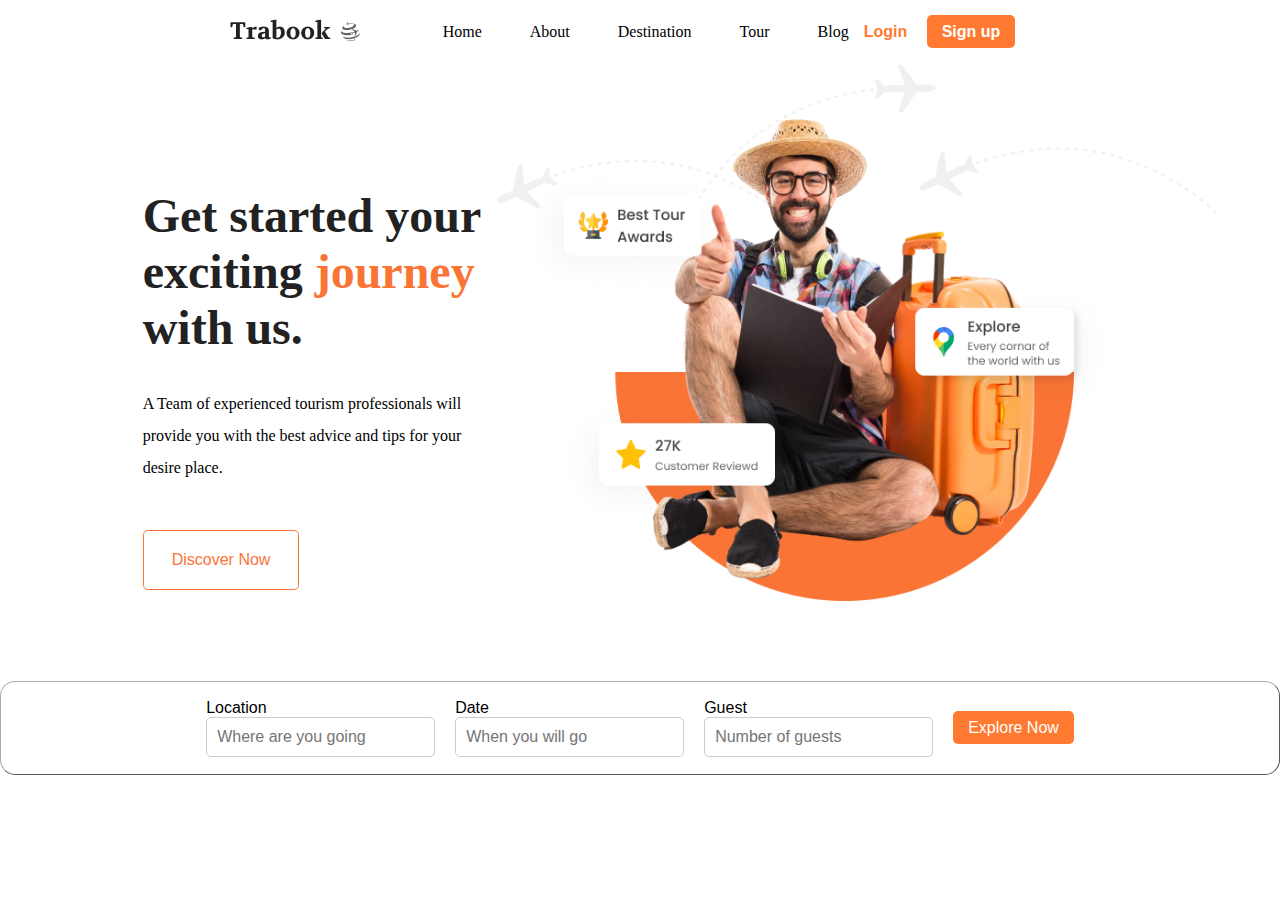
==== index.html @ 4b7e54dc "Add files via upload" ====
<!DOCTYPE html>
<html lang="en">

<head>
    <meta charset="UTF-8">
    <meta name="viewport" content="width=device-width, initial-scale=1.0">
    <title>Travel Agency landing Page</title>
    <link rel="stylesheet" href="style.css">
</head>

<body>
    <div>
        <div>
            <header>
                <div class="navbar--logo">
                    <h1><img src="image/Logo.png" alt="Logo"></h1>
                </div>
                <nav>
                    <ul>
                        <li><a>Home</a></li>
                        <li><a>About</a></li>
                        <li><a>Destination</a></li>
                        <li><a>Tour</a></li>
                        <li><a>Blog</a></li>
                    </ul>
                    <div class="auth-buttons">
                        <a href="login.html" target="_blank" class="login">Login</a>
                        <a href="signup.html" target="_blank" class="signup">Sign up</a>
                    </div>
                </nav>
            </header>
            <div class="content"></div>
        </div>
        <div class="hero">
            <div class="hero--text">
                <h1>Get started your <br> exciting <span>journey</span> <br>with us.</h1>
                <h2>A Team of experienced tourism professionals will <br> provide you with the best advice and tips for
                    your <br> desire place. </h2><button type="btn" class="btn">Discover Now</button>
            </div><img src="image/Image.png" class="hero--image" alt="Hero Image">

   

        </div>
        
              
    <section class="search-box">
        <div>
            <label>Location</label><br>
            <input type="text" placeholder="Where are you going">
        </div>
        <div>
            <label>Date</label><br>
            <input type="text" placeholder="When you will go">
        </div>
        <div>
            <label>Guest</label><br>
            <input type="number" placeholder="Number of guests">
        </div>
        <div>
            <a href="explorenow.html" target="_blank" class="signup">Explore Now</a>
        </div>
    </section>

    </div>
    <br><br><br>
</body>

</html>
---- style.css ----
*,
*::after,
*::before {
  box-sizing: border-box;
}

html,
body {
  overflow-x: hidden;
}

body {
  position: relative;
  font-family: "Poppins", sans-serif;
  font-weight: 500;
  margin: 0;
  background-color: #fff;
}

* {
  scrollbar-width: auto;
  scrollbar-color: #ababab #ffffff;
}

*::-webkit-scrollbar {
  width: 16px;
  background-color: #fff;
}

*::-webkit-scrollbar-track {
  background: transparent;
}

*::-webkit-scrollbar-thumb {
  background-color: #ababab;
  border-radius: 10px;
  border: 3px solid #ffffff;
}

.navbar--logo {
  font-family: "Volkhov", serif;
  color: #222;
  font-size: 0.9rem;
  font-style: normal;
  font-weight: 700;
  line-height: 1.5rem;
  letter-spacing: 0.009rem;
  padding-left: 0;
}

header {
  width: 100%;
  background: #fff;
  position: relative;
  z-index: 999;
  text-align: center;
  place-items: center;
}

nav {
  position: absolute;
  text-align: left;
  top: 100%;
  background: #fd8d3a;
  width: 100%;
  transform: scale(1, 0);
  transform-origin: top;
  transition: transform 400ms ease-in-out;
}

nav ul {
  list-style: none;
  margin: 0;
  padding: 0;
}

nav li {
  margin-left: 1em;
  margin-bottom: 1em;
}

li a {
  font-family: "Poppins", serif;
  color: black;
}

a:hover {
  color: #fa7436;
  cursor: pointer;
}



nav a {
  opacity: 0;
  transform: scale(1, 0);
  transition: opacity 150ms ease-in-out;
}


.label-span,
.label-span::before,
.label-span::after {
  height: 4px;
  width: 30px;
  border: 1px solid black;
  background: black;
  border-radius: 20%;
}
.label-span::before,
.label-span::after {
  position: absolute;
  content: "";
  left: 0px;
}
.label-span::before {
  top: 30px;
}
.label-span::after {
  bottom: 30px;
}
.label-span:hover,
.label-span:hover::after,
.label-span:hover::before {
  cursor: pointer;
  border: 1px solid var(--clr-title);
  background: #fa7436;
}

@media screen and (min-width: 800px) {
  .nav-toggle-label {
    display: none;
  }

  header {
    display: grid;
    grid-template-columns: 1fr auto minmax(600px, 3fr) 1fr;
  }
  nav {
    all: unset;
    grid-column: 3/4;
    display: flex;
    justify-content: flex-end;
    place-items: center;
  }
  .navbar--logo {
    grid-column: 2/3;
  }
  nav li {
    margin-left: 3em;
    margin-bottom: 0;
  }
  nav ul {
    display: flex;
    justify-content: flex-end;
  }
  nav a {
    opacity: 1;
    position: relative;
  }
  nav a::before {
    position: absolute;
    content: "";
    height: 4px;
    width: 100%;
    top: -10px;
    right: 0;
    background: black;
    transform: scale(0, 1);
    transition: transform ease-in-out 250ms;
  }
  nav a:hover::before {
    transform: scale(1, 1);
  }
}

.hero {
  display: flex;
  flex-wrap: wrap;
  justify-content: center;
  align-items: center;
  width: auto;
  height: auto;
  padding-bottom: 5rem;
  overflow-x: hidden;
}

.hero--image {
  position: relative;
  flex-basis: auto;
  width: 100%;
  max-width: 45rem;
  min-height: auto;
}

.hero--text {
  padding-right: 1em;
  flex-direction: column;
  padding-left: 5rem;
}

.hero h1 {
  padding-top: 5rem;
  font-family: Volkhov;
  color: #222;
  font-size: 3rem;
  font-style: normal;
  font-weight: 700;
  line-height: 3.5rem;
}

.hero--text > h1 > span {
  color: #fa7436;
}

.hero h2 {
  font-size: 1rem;
  font-family: Poppins;
  font-style: normal;
  font-weight: 400;
  line-height: 2rem;
}

.btn {
  border: 1px solid #fa7436;
  border-radius: 0.3rem;
  color: #fa7436;
  background-color: white;
  font-family: "Poppins", sans-serif;
  line-height: 2rem;
  font-weight: 500;
  padding: 13px 28px;
  text-align: center;
  text-decoration: none;
  display: inline-block;
  font-size: 16px;
  margin-top: 2rem;
  cursor: pointer;
}

.auth-buttons a {
  margin-left: 15px;
  text-decoration: none;
  font-weight: bold;
}

.login {
          
  color: #ff7a30;
}

.search-box { display: flex;
    align-items: center;
    justify-content: center;
    border-color: #ababab;
    border-width: 1px;
    border-radius:15px;
    border-style: outset;
    padding: 7px;
    display: flex;
    flex-wrap: wrap;
      
    
}
.signup {
  padding: 8px 15px;
  border-radius: 5px;
  color: white;
  background: #ff7a30;
  transition: background 0.3s;


}
.signup:hover {
  background: rgb(253, 170, 46);
}
    
.search-box div {
    margin:  10px;
        
}
.search-box input, .search-box button {
    padding: 10px;
    font-size: 16px;
    border: 1px solid #ccc;
    border-radius: 5px;
}
button {
    background-color:#fa7436;
    color: #fff;
    border: none;
    
}


a{
  text-decoration: none;
}
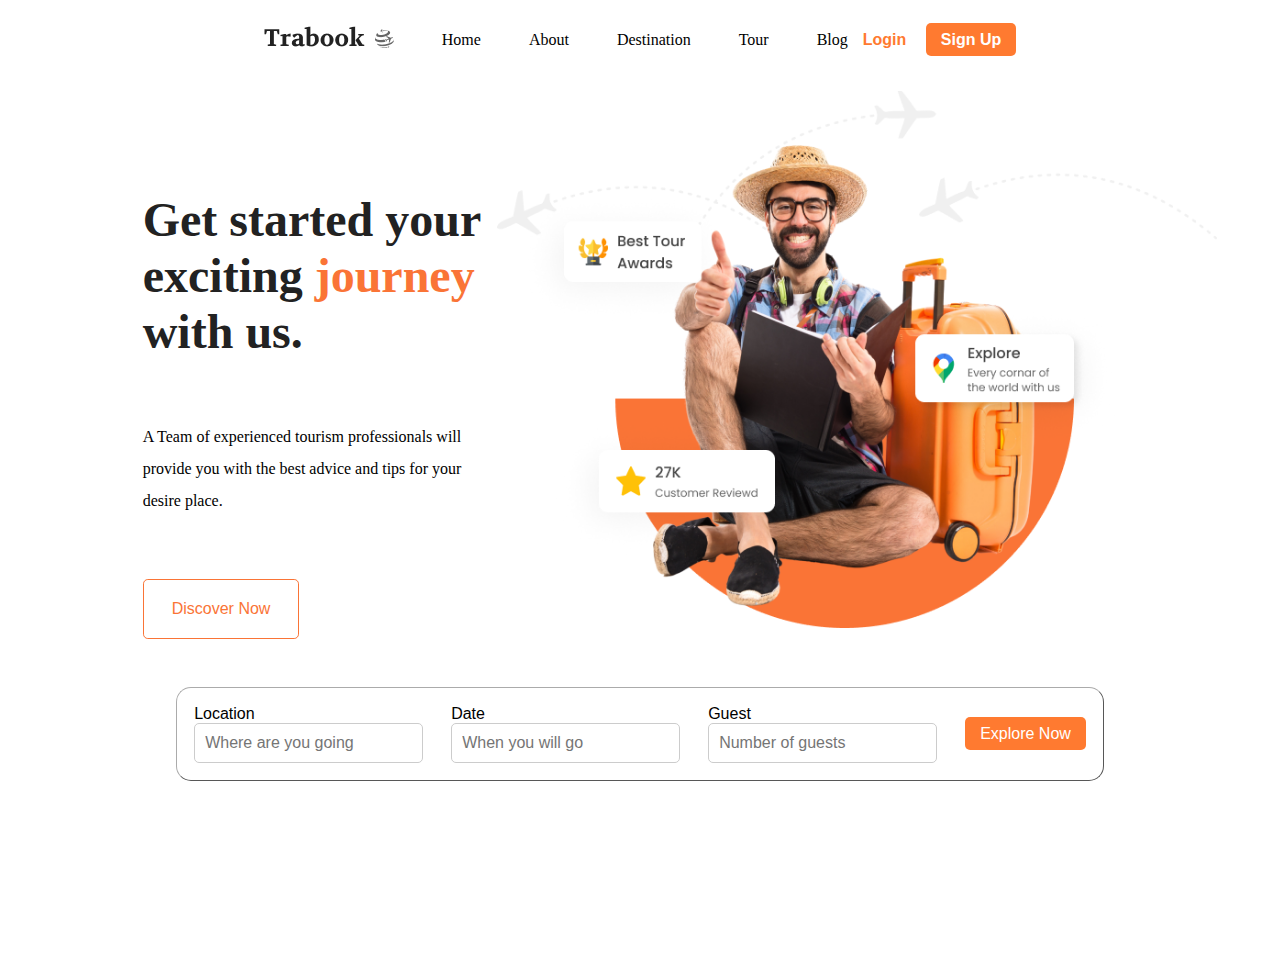
==== commit 8acc7346: "Add files via upload" ====
--- a/index.html
+++ b/index.html
@@ -12,55 +12,67 @@
     <div>
         <div>
             <header>
-                <div class="navbar--logo">
-                    <h1><img src="image/Logo.png" alt="Logo"></h1>
-                </div>
                 <nav>
-                    <ul>
-                        <li><a>Home</a></li>
-                        <li><a>About</a></li>
-                        <li><a>Destination</a></li>
-                        <li><a>Tour</a></li>
-                        <li><a>Blog</a></li>
-                    </ul>
-                    <div class="auth-buttons">
-                        <a href="login.html" target="_blank" class="login">Login</a>
-                        <a href="signup.html" target="_blank" class="signup">Sign up</a>
-                    </div>
+                  <h1><img src="image/Logo.png" alt="Logo"></h1>
+              
+                  <!-- Menu Icon (Checkbox for toggling) -->
+                  
+                  <label for="menu-toggle" class="menu-icon">
+                    <div></div>
+                    <div></div>
+                    <div></div>
+                  </label>
+              
+                  <!-- Navigation Links -->
+                  <ul>
+                    <li><a href="#">Home</a></li>
+                    <li><a href="#">About</a></li>
+                    <li><a href="#">Destination</a></li>
+                    <li><a href="#">Tour</a></li>
+                    <li><a href="#">Blog</a></li>
+                  </ul>
+              
+                  <!-- Authentication Links -->
+                  <div class="auth-buttons">
+                    <a href="login.html" target="_blank" class="login">Login</a>
+                    <a href="signup.html" target="_blank" class="signup">Sign Up</a>
+                  </div>
                 </nav>
-            </header>
-            <div class="content"></div>
+              </header>
+              
+              
+              
+            
         </div>
         <div class="hero">
             <div class="hero--text">
                 <h1>Get started your <br> exciting <span>journey</span> <br>with us.</h1>
                 <h2>A Team of experienced tourism professionals will <br> provide you with the best advice and tips for
-                    your <br> desire place. </h2><button type="btn" class="btn">Discover Now</button>
+                    your <br> desire place. </h2><button type="button" class="btn">Discover Now</button>
             </div><img src="image/Image.png" class="hero--image" alt="Hero Image">
 
-   
+              
+            <section class="search-box">
+                <div>
+                    <label>Location</label><br>
+                    <input type="text" placeholder="Where are you going">
+                </div>
+                <div>
+                    <label>Date</label><br>
+                    <input type="text" placeholder="When you will go">
+                </div>
+                <div>
+                    <label>Guest</label><br>
+                    <input type="number" placeholder="Number of guests">
+                </div>
+                <div>
+                    <a href="explorenow.html" target="_blank" class="signup">Explore Now</a>
+                </div>
+            </section>
 
         </div>
         
-              
-    <section class="search-box">
-        <div>
-            <label>Location</label><br>
-            <input type="text" placeholder="Where are you going">
-        </div>
-        <div>
-            <label>Date</label><br>
-            <input type="text" placeholder="When you will go">
-        </div>
-        <div>
-            <label>Guest</label><br>
-            <input type="number" placeholder="Number of guests">
-        </div>
-        <div>
-            <a href="explorenow.html" target="_blank" class="signup">Explore Now</a>
-        </div>
-    </section>
-
+   
     </div>
     <br><br><br>
 </body>
--- a/style.css
+++ b/style.css
@@ -1,4 +1,3 @@
-
 *,
 *::after,
 *::before {
@@ -42,7 +41,6 @@
   font-family: "Volkhov", serif;
   color: #222;
   font-size: 0.9rem;
-  font-style: normal;
   font-weight: 700;
   line-height: 1.5rem;
   letter-spacing: 0.009rem;
@@ -90,14 +88,11 @@
   cursor: pointer;
 }
 
-
-
 nav a {
   opacity: 0;
   transform: scale(1, 0);
   transition: opacity 150ms ease-in-out;
 }
-
 
 .label-span,
 .label-span::before,
@@ -108,71 +103,28 @@
   background: black;
   border-radius: 20%;
 }
+
 .label-span::before,
 .label-span::after {
   position: absolute;
   content: "";
   left: 0px;
 }
+
 .label-span::before {
   top: 30px;
 }
+
 .label-span::after {
   bottom: 30px;
 }
+
 .label-span:hover,
 .label-span:hover::after,
 .label-span:hover::before {
   cursor: pointer;
   border: 1px solid var(--clr-title);
   background: #fa7436;
-}
-
-@media screen and (min-width: 800px) {
-  .nav-toggle-label {
-    display: none;
-  }
-
-  header {
-    display: grid;
-    grid-template-columns: 1fr auto minmax(600px, 3fr) 1fr;
-  }
-  nav {
-    all: unset;
-    grid-column: 3/4;
-    display: flex;
-    justify-content: flex-end;
-    place-items: center;
-  }
-  .navbar--logo {
-    grid-column: 2/3;
-  }
-  nav li {
-    margin-left: 3em;
-    margin-bottom: 0;
-  }
-  nav ul {
-    display: flex;
-    justify-content: flex-end;
-  }
-  nav a {
-    opacity: 1;
-    position: relative;
-  }
-  nav a::before {
-    position: absolute;
-    content: "";
-    height: 4px;
-    width: 100%;
-    top: -10px;
-    right: 0;
-    background: black;
-    transform: scale(0, 1);
-    transition: transform ease-in-out 250ms;
-  }
-  nav a:hover::before {
-    transform: scale(1, 1);
-  }
 }
 
 .hero {
@@ -191,7 +143,6 @@
   flex-basis: auto;
   width: 100%;
   max-width: 45rem;
-  min-height: auto;
 }
 
 .hero--text {
@@ -205,7 +156,6 @@
   font-family: Volkhov;
   color: #222;
   font-size: 3rem;
-  font-style: normal;
   font-weight: 700;
   line-height: 3.5rem;
 }
@@ -217,7 +167,6 @@
 .hero h2 {
   font-size: 1rem;
   font-family: Poppins;
-  font-style: normal;
   font-weight: 400;
   line-height: 2rem;
 }
@@ -246,54 +195,192 @@
 }
 
 .login {
-          
   color: #ff7a30;
 }
 
-.search-box { display: flex;
-    align-items: center;
-    justify-content: center;
-    border-color: #ababab;
-    border-width: 1px;
-    border-radius:15px;
-    border-style: outset;
-    padding: 7px;
-    display: flex;
-    flex-wrap: wrap;
-      
-    
-}
+.search-box {
+  display: flex;
+  align-items: center;
+  justify-content: center;
+  border-color: #ababab;
+  border-width: 1px;
+  border-radius: 15px;
+  border-style: outset;
+  padding: 7px;
+  flex-wrap: wrap;
+  gap: 0.5rem;
+  margin: 3rem;
+}
+
+.search-box div {
+  margin: 10px;
+}
+
+.search-box input,
+.search-box button {
+  padding: 10px;
+  font-size: 16px;
+  border: 1px solid #ccc;
+  border-radius: 5px;
+}
+
+button {
+  background-color: #fa7436;
+  color: #fff;
+  border: none;
+}
+
 .signup {
   padding: 8px 15px;
   border-radius: 5px;
   color: white;
   background: #ff7a30;
   transition: background 0.3s;
-
-
-}
+}
+
 .signup:hover {
   background: rgb(253, 170, 46);
 }
-    
-.search-box div {
-    margin:  10px;
-        
-}
-.search-box input, .search-box button {
+
+.search-box button:hover {
+  background-color: #ff7a30;
+}
+
+.hero--text {
+  display: flex;
+  flex-direction: column;
+  align-items: flex-start;
+  gap: 1rem;
+}
+
+@media screen and (min-width: 800px) {
+  .nav-toggle-label {
+    display: none;
+  }
+
+  header {
+    display: grid;
+    grid-template-columns: 1fr auto minmax(600px, 3fr) 1fr;
+  }
+
+  nav {
+    all: unset;
+    grid-column: 3/4;
+    display: flex;
+    justify-content: flex-end;
+    place-items: center;
+  }
+
+  .navbar--logo {
+    grid-column: 2/3;
+  }
+
+  nav li {
+    margin-left: 3em;
+    margin-bottom: 0;
+  }
+
+  nav ul {
+    display: flex;
+    justify-content: flex-end;
+  }
+
+  nav a {
+    opacity: 1;
+    position: relative;
+  }
+
+  nav a::before {
+    position: absolute;
+    content: "";
+    height: 4px;
+    width: 100%;
+    top: -10px;
+    right: 0;
+    background: black;
+    transform: scale(0, 1);
+    transition: transform ease-in-out 250ms;
+  }
+
+  nav a:hover::before {
+    transform: scale(1, 1);
+  }
+}
+
+@media screen and (max-width: 800px) {
+  nav ul {
+    display: none;
+    flex-direction: column;
+    width: 100%;
+    background-color: #fd8d3a;
+    position: absolute;
+    top: 60px;
+    left: 0;
+    padding: 1rem;
+    z-index: 10;
+  }
+
+  nav ul li {
+    margin: 0.5rem 0;
+    text-align: center;
+  }
+
+  nav a {
+    font-family: "Poppins", serif;
+    color: black;
+  }
+
+  nav a:hover {
+    color: #fa7436;
+    cursor: pointer;
+  }
+
+  .menu-icon {
+    display: block;
+    cursor: pointer;
     padding: 10px;
-    font-size: 16px;
-    border: 1px solid #ccc;
-    border-radius: 5px;
-}
-button {
-    background-color:#fa7436;
-    color: #fff;
-    border: none;
-    
-}
-
-
+  }
+
+  .menu-icon div {
+    width: 25px;
+    height: 3px;
+    background-color: #222;
+    margin: 5px 0;
+    transition: 0.3s;
+  }
+
+  #menu-toggle:checked + label + ul {
+    display: flex;
+  }
+
+  #menu-toggle:checked + label div:nth-child(1) {
+    transform: rotate(-45deg);
+    position: relative;
+    top: 8px;
+  }
+
+  #menu-toggle:checked + label div:nth-child(2) {
+    opacity: 0;
+  }
+
+  #menu-toggle:checked + label div:nth-child(3) {
+    transform: rotate(45deg);
+    position: relative;
+    top: -8px;
+  }
+
+  .auth-buttons {
+    display: flex;
+    flex-direction: column;
+    gap: 10px;
+    position: absolute;
+    top: 150px;
+    right: 10px;
+    padding: 10px;
+    background-color: #fd8d3a;
+    border-radius: 8px;
+  }
+}
 a{
-  text-decoration: none;
+text-decoration: none;
 }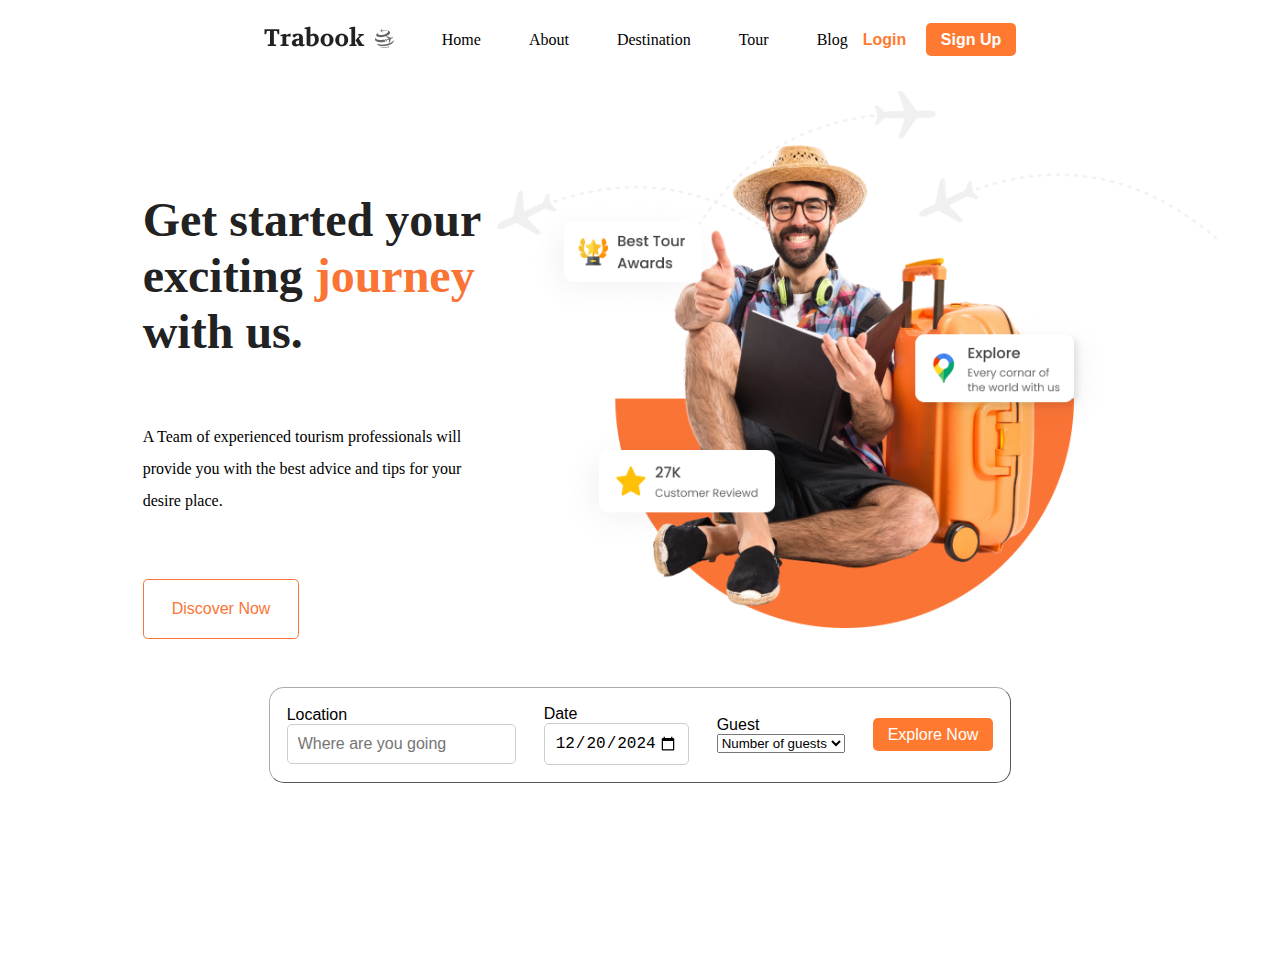
==== commit 2e13eb4f: "Add files via upload" ====
--- a/index.html
+++ b/index.html
@@ -25,11 +25,11 @@
               
                   <!-- Navigation Links -->
                   <ul>
-                    <li><a href="#">Home</a></li>
-                    <li><a href="#">About</a></li>
-                    <li><a href="#">Destination</a></li>
-                    <li><a href="#">Tour</a></li>
-                    <li><a href="#">Blog</a></li>
+                    <li><a href="index.html" target="_blank">Home</a></li>
+                    <li><a href="about.html" target="_blank">About</a></li>
+                    <li><a href="destinationpage.html" target="_blank">Destination</a></li>
+                    <li><a href="tour.html" target="_blank">Tour</a></li>
+                    <li><a href="blog.html" target="_blank">Blog</a></li>
                   </ul>
               
                   <!-- Authentication Links -->
@@ -48,22 +48,31 @@
             <div class="hero--text">
                 <h1>Get started your <br> exciting <span>journey</span> <br>with us.</h1>
                 <h2>A Team of experienced tourism professionals will <br> provide you with the best advice and tips for
-                    your <br> desire place. </h2><button type="button" class="btn">Discover Now</button>
+                    your <br> desire place. </h2><button type="button" onclick="document.location= 'explorenow.html' "class="btn">Discover Now</button>
             </div><img src="image/Image.png" class="hero--image" alt="Hero Image">
 
               
             <section class="search-box">
                 <div>
-                    <label>Location</label><br>
+                    <label for="point">Location</label><br>
                     <input type="text" placeholder="Where are you going">
+
                 </div>
                 <div>
-                    <label>Date</label><br>
-                    <input type="text" placeholder="When you will go">
+                    <label for="date">Date</label><br>
+                    <input type="date" id="date" name="date" value="2024-12-20" min="2024-12-20" max="2025-12-20">
                 </div>
                 <div>
-                    <label>Guest</label><br>
-                    <input type="number" placeholder="Number of guests">
+                    <label for="guest">Guest</label><br>
+                    <select  name="guest" id="guest">
+                        <option value="">Number of guests</option>
+                        <option value="1">1</option>
+                        <option value="2">2</option>
+                        <option value="3">3</option>
+                        <option value="4">4</option>
+                        <option value="5">5</option>
+                        <option value="6">6</option>
+                      </select>
                 </div>
                 <div>
                     <a href="explorenow.html" target="_blank" class="signup">Explore Now</a>
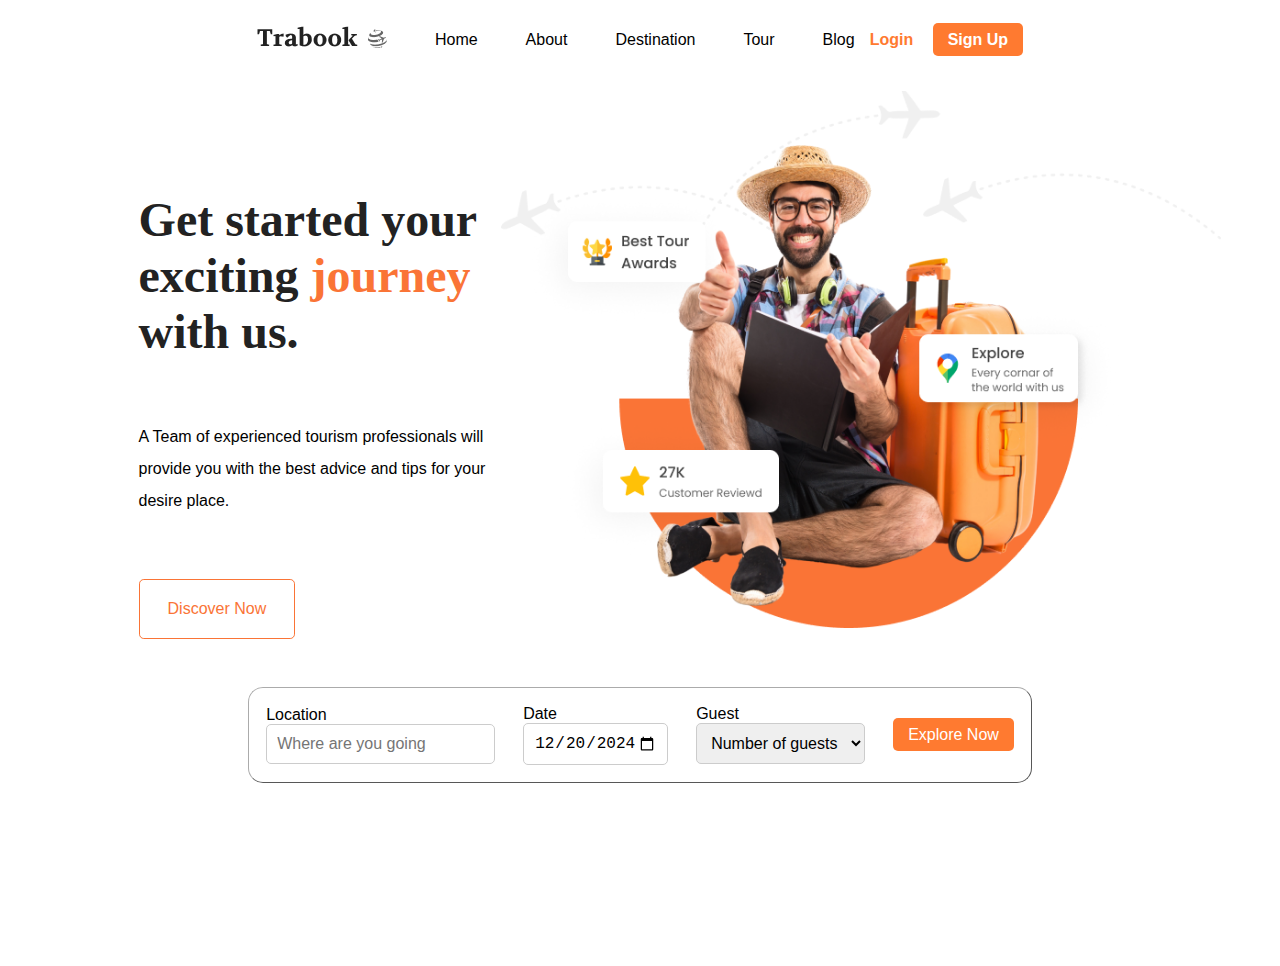
==== commit e7a3c80b: "Add files via upload" ====
--- a/index.html
+++ b/index.html
@@ -47,7 +47,7 @@
         <div class="hero">
             <div class="hero--text">
                 <h1>Get started your <br> exciting <span>journey</span> <br>with us.</h1>
-                <h2>A Team of experienced tourism professionals will <br> provide you with the best advice and tips for
+                <h2 style="font-family: Arial, Helvetica, sans-serif ;">A Team of experienced tourism professionals will <br> provide you with the best advice and tips for
                     your <br> desire place. </h2><button type="button" onclick="document.location= 'explorenow.html' "class="btn">Discover Now</button>
             </div><img src="image/Image.png" class="hero--image" alt="Hero Image">
 
@@ -64,7 +64,7 @@
                 </div>
                 <div>
                     <label for="guest">Guest</label><br>
-                    <select  name="guest" id="guest">
+                    <select class="guest" name="guest" id="guest">
                         <option value="">Number of guests</option>
                         <option value="1">1</option>
                         <option value="2">2</option>
--- a/style.css
+++ b/style.css
@@ -286,6 +286,7 @@
   }
 
   nav a {
+    font-family: Arial, Helvetica, sans-serif;
     opacity: 1;
     position: relative;
   }
@@ -383,4 +384,11 @@
 }
 a{
 text-decoration: none;
+}
+
+#guest{
+    padding: 10px;
+  font-size: 16px;
+  border: 1px solid #ccc;
+  border-radius: 5px;
 }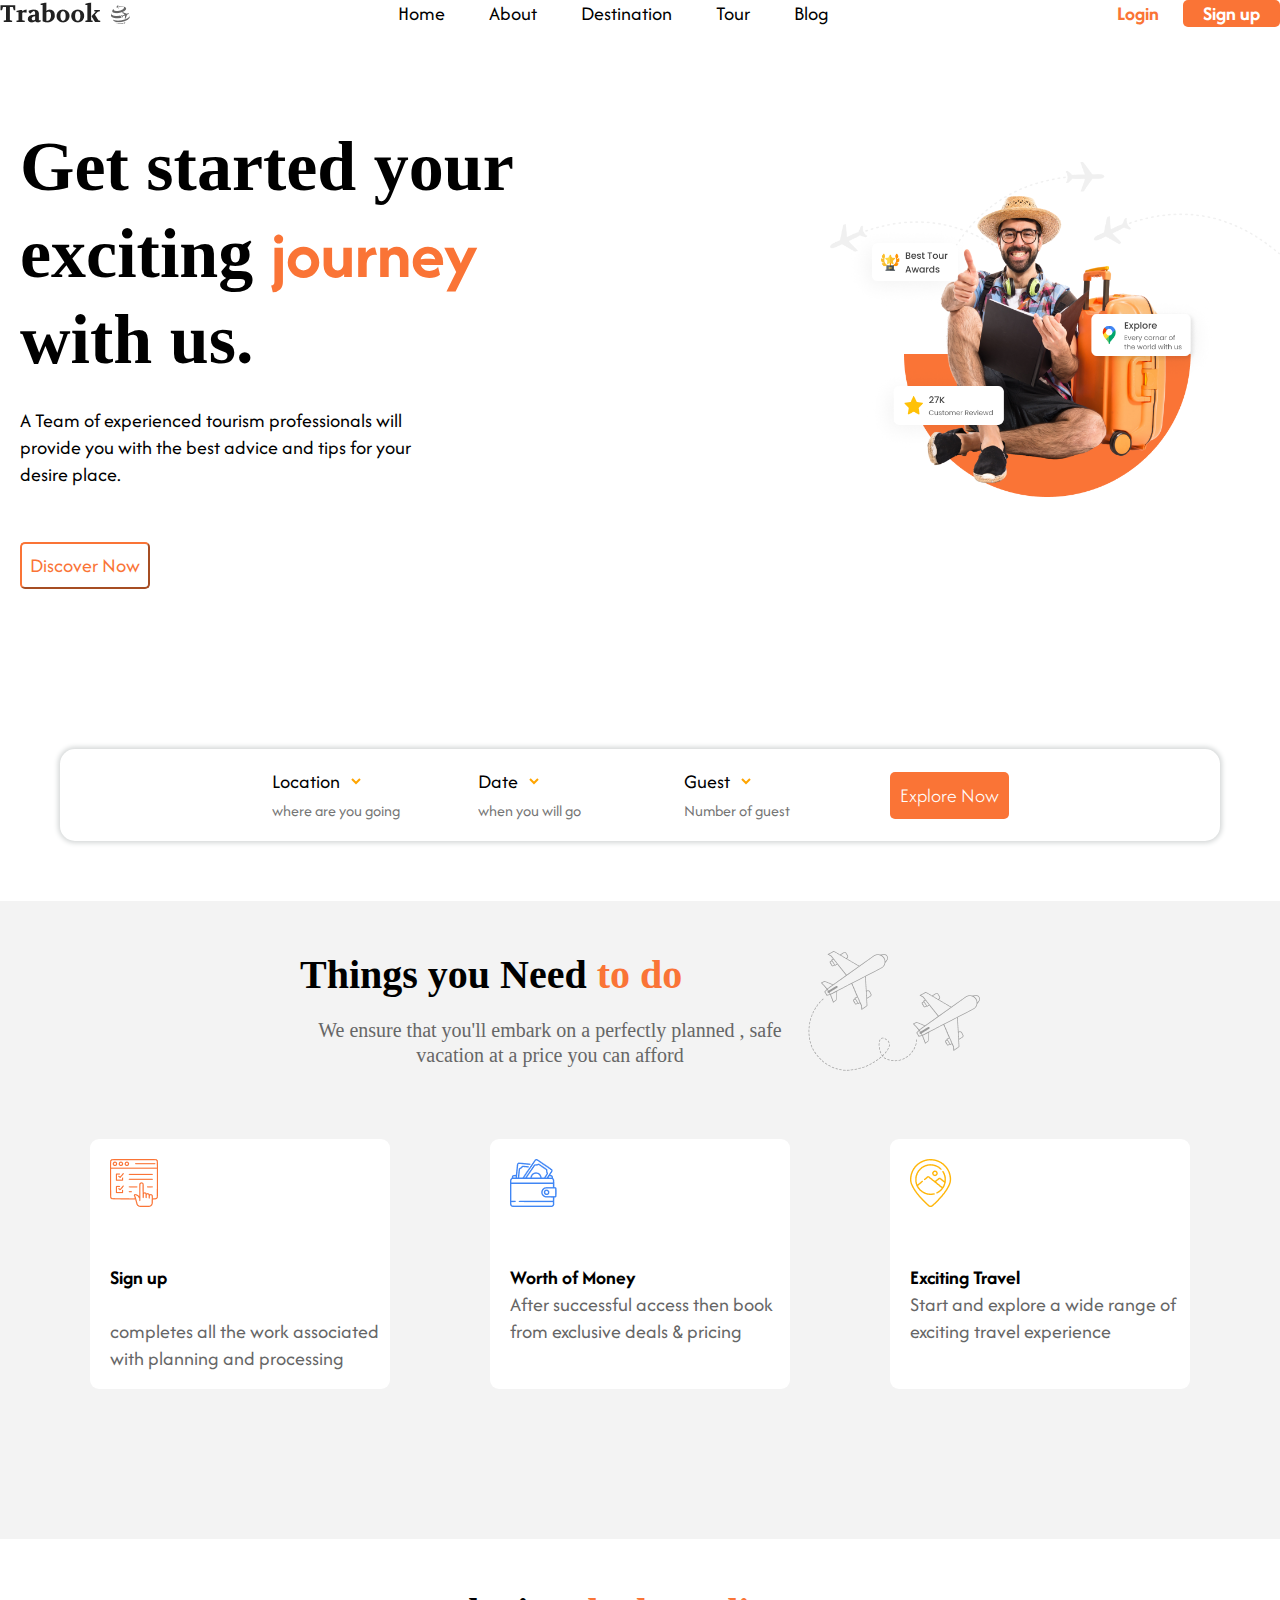
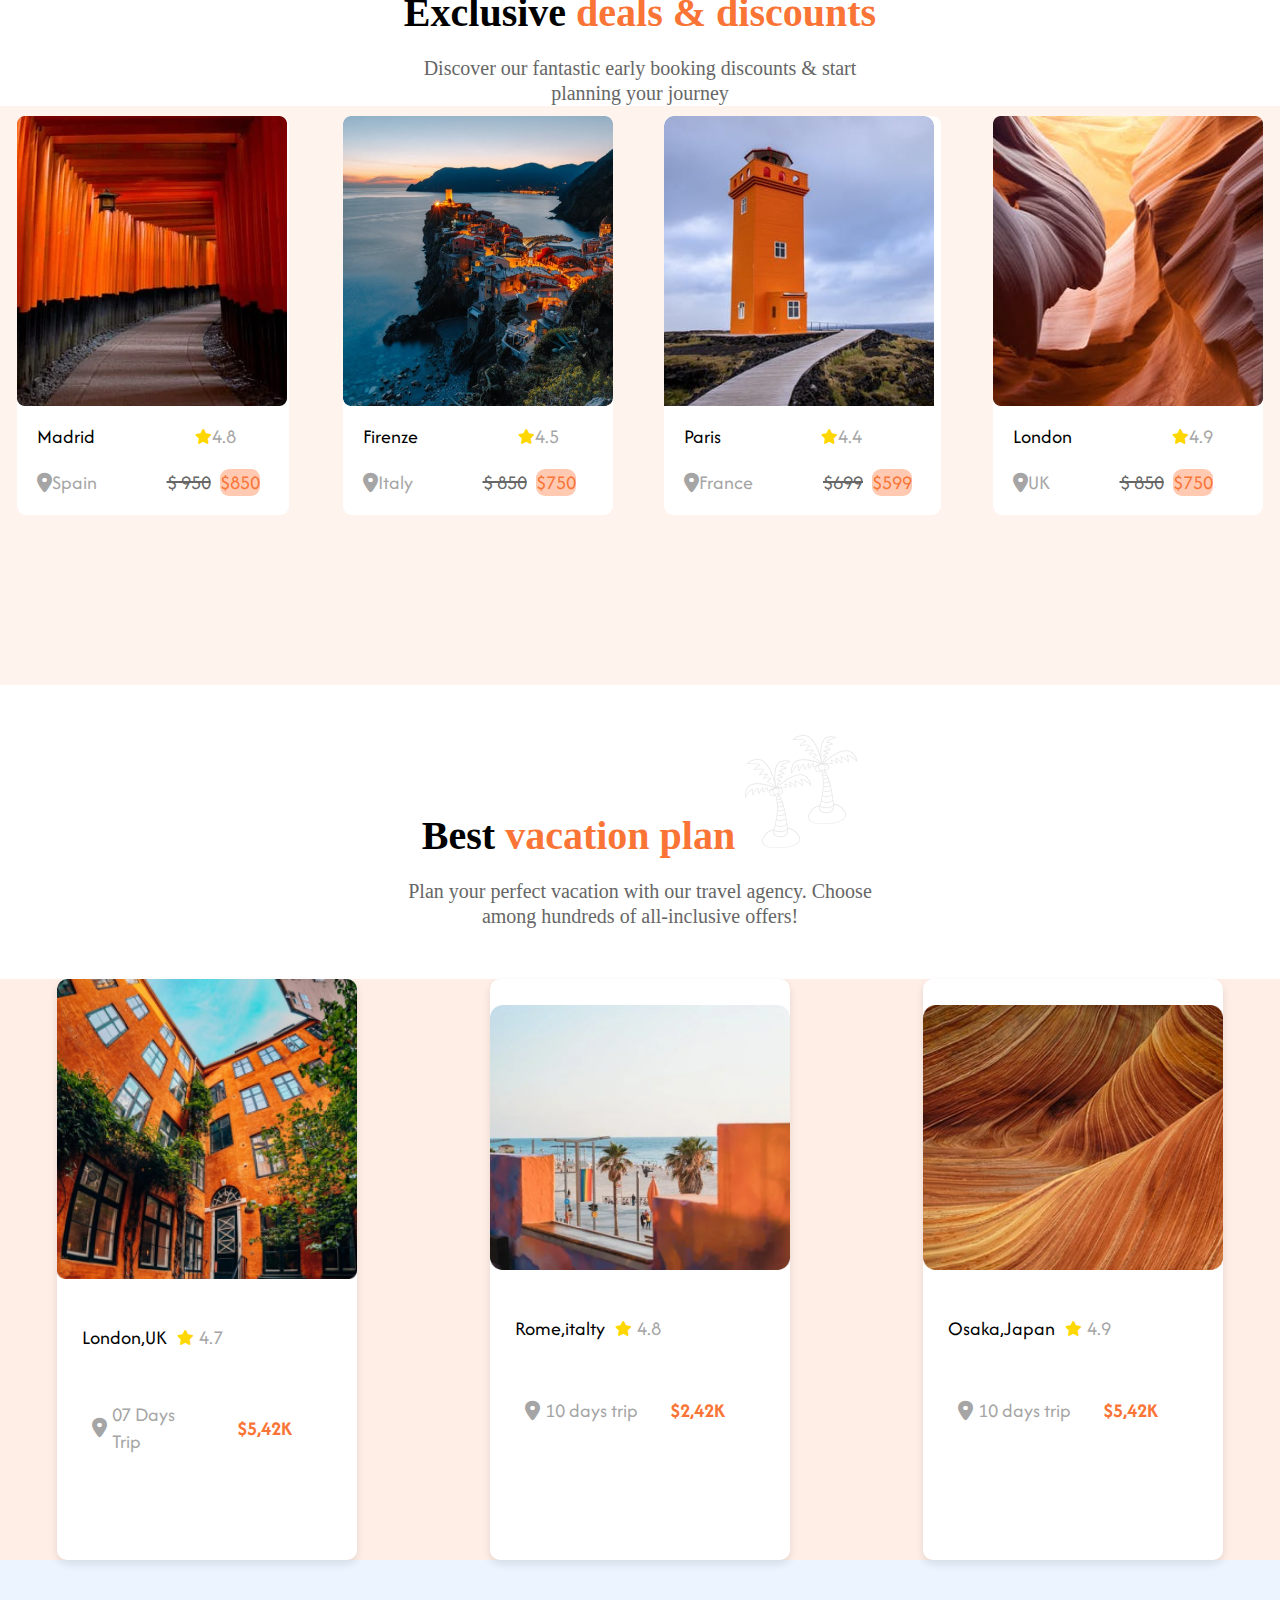
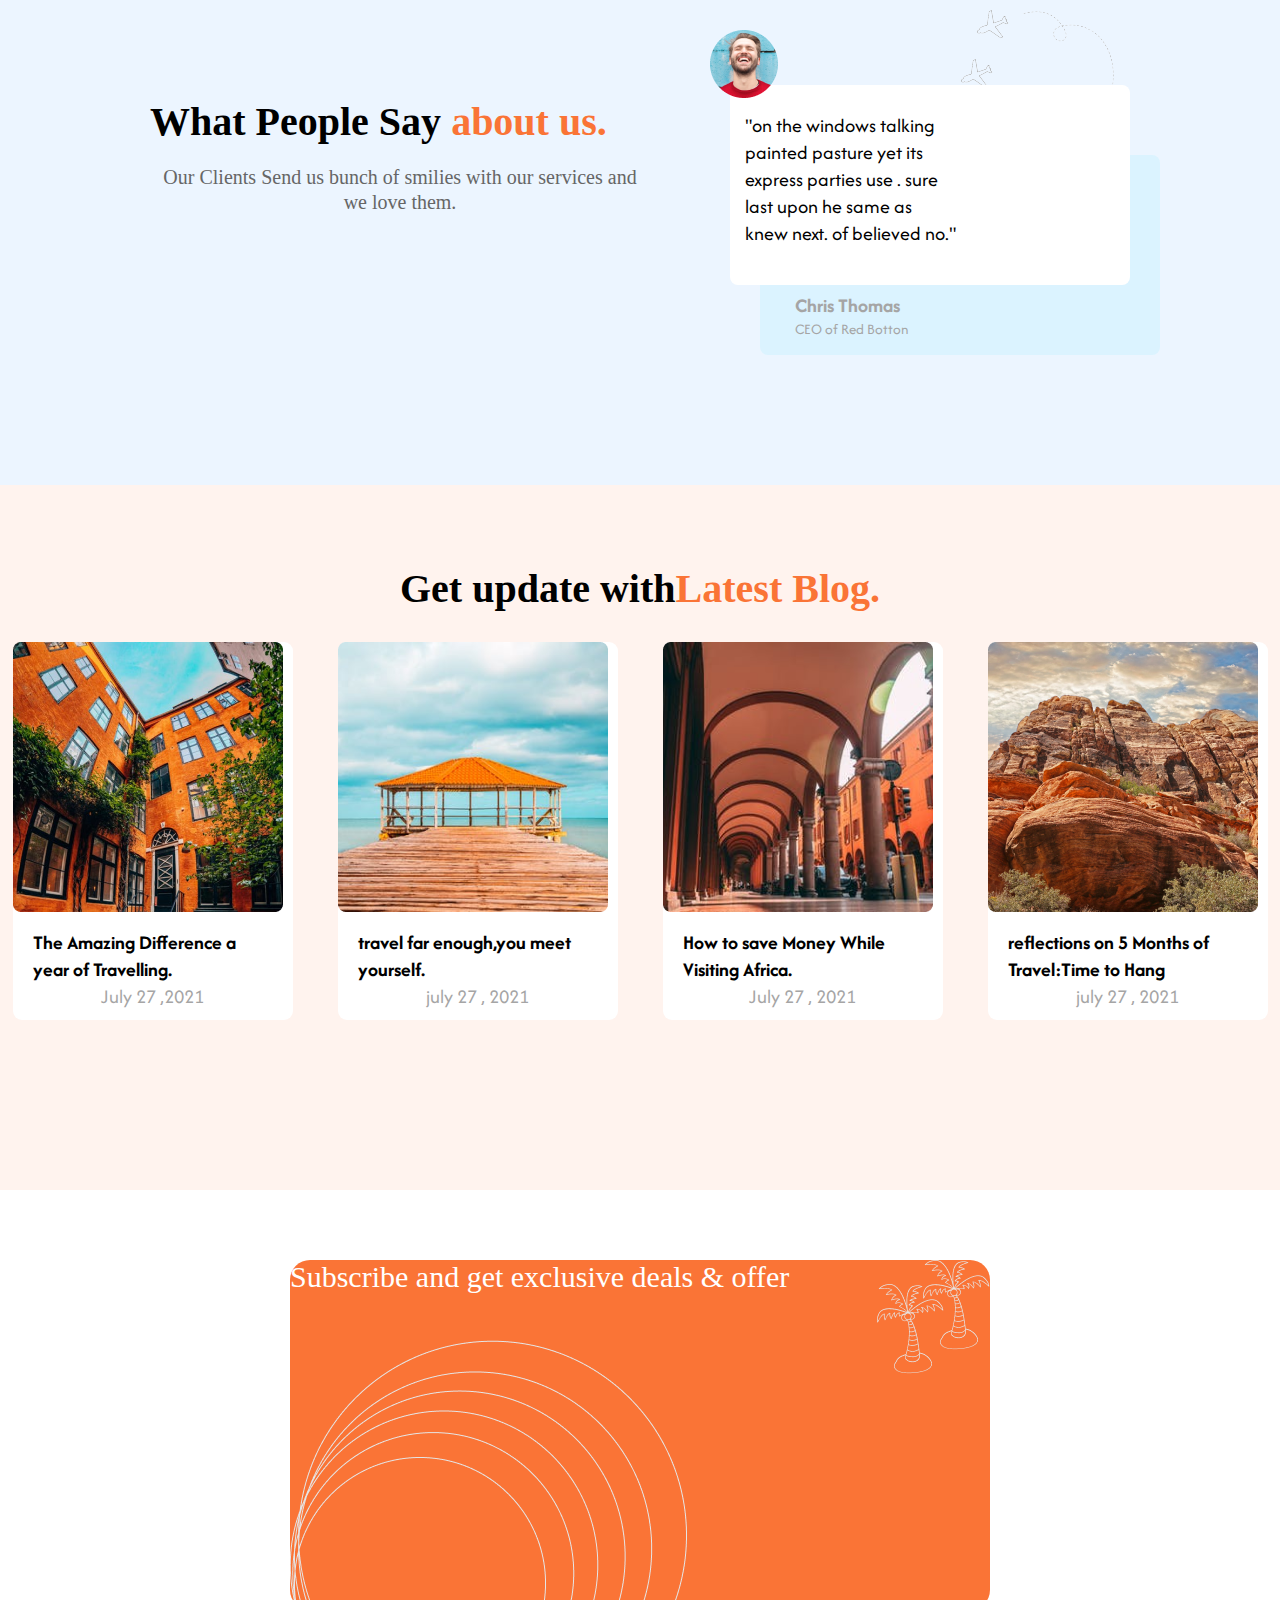
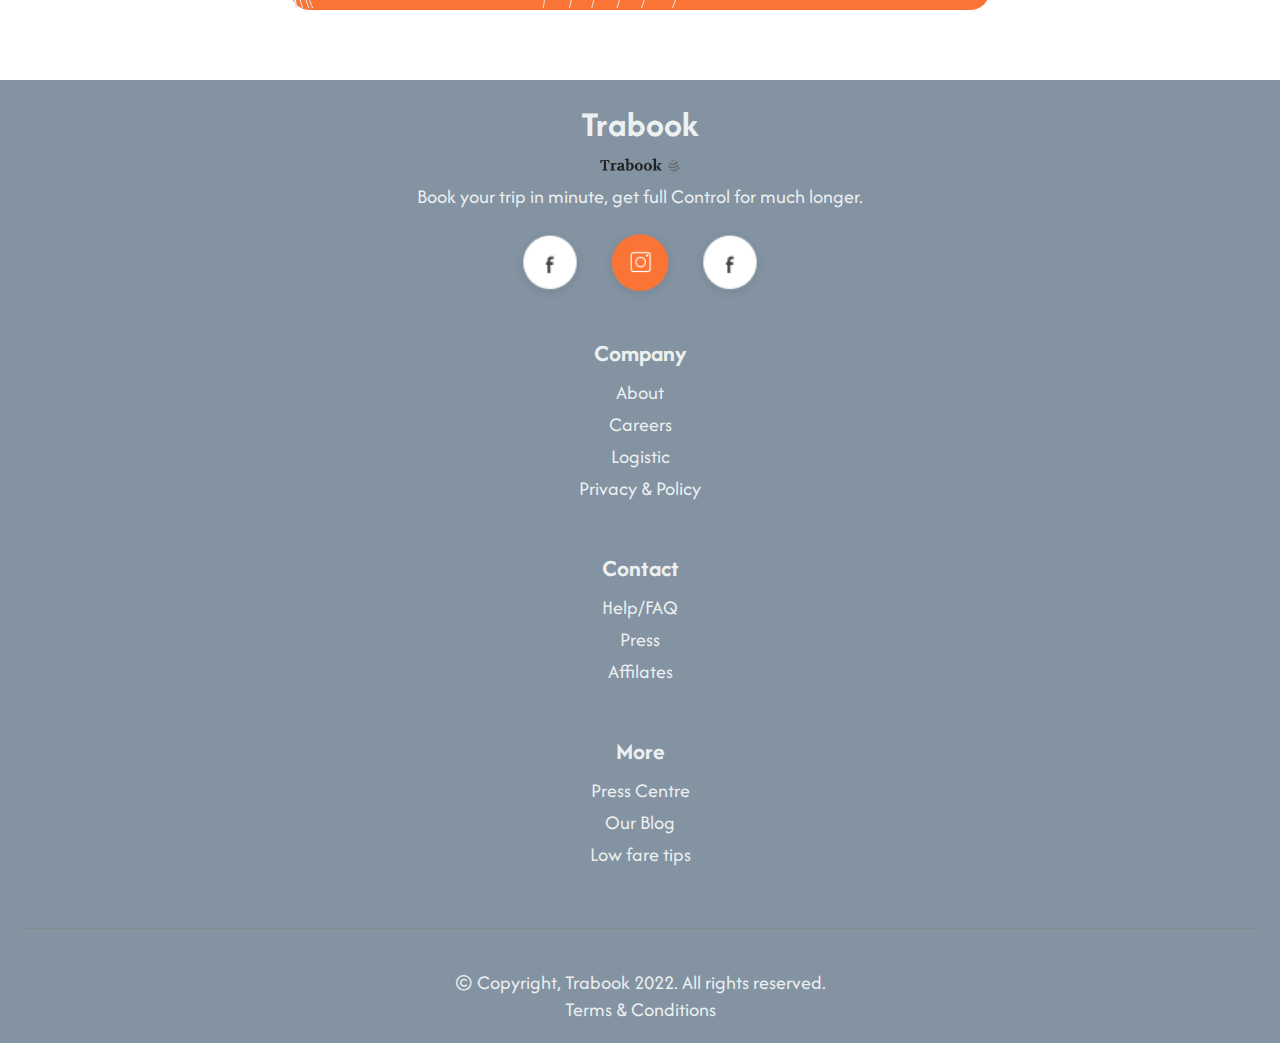
==== commit 70cbd93e: "Add files via upload" ====
--- a/index.html
+++ b/index.html
@@ -4,87 +4,439 @@
 <head>
     <meta charset="UTF-8">
     <meta name="viewport" content="width=device-width, initial-scale=1.0">
-    <title>Travel Agency landing Page</title>
+    <title>TraBook Travel Agency</title>
     <link rel="stylesheet" href="style.css">
+    <link rel="stylesheet" href="https://cdnjs.cloudflare.com/ajax/libs/font-awesome/6.7.2/css/all.min.css"
+        integrity="sha512-Evv84Mr4kqVGRNSgIGL/F/aIDqQb7xQ2vcrdIwxfjThSH8CSR7PBEakCr51Ck+w+/U6swU2Im1vVX0SVk9ABhg=="
+        crossorigin="anonymous" referrerpolicy="no-referrer" />
 </head>
 
 <body>
-    <div>
-        <div>
-            <header>
-                <nav>
-                  <h1><img src="image/Logo.png" alt="Logo"></h1>
-              
-                  <!-- Menu Icon (Checkbox for toggling) -->
-                  
-                  <label for="menu-toggle" class="menu-icon">
-                    <div></div>
-                    <div></div>
-                    <div></div>
-                  </label>
-              
-                  <!-- Navigation Links -->
-                  <ul>
-                    <li><a href="index.html" target="_blank">Home</a></li>
-                    <li><a href="about.html" target="_blank">About</a></li>
-                    <li><a href="destinationpage.html" target="_blank">Destination</a></li>
-                    <li><a href="tour.html" target="_blank">Tour</a></li>
-                    <li><a href="blog.html" target="_blank">Blog</a></li>
-                  </ul>
-              
-                  <!-- Authentication Links -->
-                  <div class="auth-buttons">
-                    <a href="login.html" target="_blank" class="login">Login</a>
-                    <a href="signup.html" target="_blank" class="signup">Sign Up</a>
-                  </div>
-                </nav>
-              </header>
-              
-              
-              
-            
-        </div>
-        <div class="hero">
-            <div class="hero--text">
-                <h1>Get started your <br> exciting <span>journey</span> <br>with us.</h1>
-                <h2 style="font-family: Arial, Helvetica, sans-serif ;">A Team of experienced tourism professionals will <br> provide you with the best advice and tips for
-                    your <br> desire place. </h2><button type="button" onclick="document.location= 'explorenow.html' "class="btn">Discover Now</button>
-            </div><img src="image/Image.png" class="hero--image" alt="Hero Image">
-
-              
-            <section class="search-box">
-                <div>
-                    <label for="point">Location</label><br>
-                    <input type="text" placeholder="Where are you going">
-
-                </div>
-                <div>
-                    <label for="date">Date</label><br>
-                    <input type="date" id="date" name="date" value="2024-12-20" min="2024-12-20" max="2025-12-20">
-                </div>
-                <div>
-                    <label for="guest">Guest</label><br>
-                    <select class="guest" name="guest" id="guest">
-                        <option value="">Number of guests</option>
-                        <option value="1">1</option>
-                        <option value="2">2</option>
-                        <option value="3">3</option>
-                        <option value="4">4</option>
-                        <option value="5">5</option>
-                        <option value="6">6</option>
-                      </select>
-                </div>
-                <div>
-                    <a href="explorenow.html" target="_blank" class="signup">Explore Now</a>
-                </div>
-            </section>
-
-        </div>
-        
-   
+    <div class="main-screen">
+
+        <header>
+            <img src="image/Logo.png" alt="Logo">
+            <nav>
+                <ul class="nav-links">
+                    <li><a href="index.html">Home</a></li>
+                    <li><a href="#about">About </a></li>
+                    <li><a href="#Destination">Destination</a></li>
+                    <li><a href="#tour">Tour</a></li>
+                    <li><a href="#blog">Blog</a></li>
+                </ul>
+            </nav>
+            <div class="nav-log">
+                <a href="login.html" class="login">Login</a>
+                <a href="signup.html" class="signup">Sign up</a>
+
+            </div>
+        </header>
+        <div class="med">
+            <div style="padding-top: 70px;padding-left: 20px;">
+
+                <h1 style="font-size:70px; font-family: Georgia;">Get started your <br>exciting <span
+                        style="font-size: 70px ; color:#fa7436;">journey</span><br>with us.</h1>
+                <br>
+                <p>A Team of experienced tourism professionals
+                    will <br> provide you with the best advice and tips for
+                    your <br> desire place. </p>
+                <br><br>
+                <button
+                    style="border-radius: 5px; color: #fa7436; border-color: #fa7436; background-color: transparent; padding: 8px;">Discover
+                    Now</button>
+            </div>
+            <div> <img src="image/travler.png" alt="Travel"></div>
+        </div>
+        <section class="search-box">
+            <div>
+                <label for="point">Location</label>
+                <select class="guest" name="guest" id="guest">
+                </select><br>
+                <input type="text" placeholder="where are you going">
+            </div>
+            <div>
+                <label for="date">Date</label>
+                <select class="guest" name="guest" id="guest">
+                </select><br> <input type="text" placeholder="when you will go">
+            </div>
+            <div>
+                <label for="guest">Guest</label>
+                <select class="guest" name="guest" id="guest">
+                </select><br>
+                <input type="text" placeholder="Number of guest">
+            </div>
+            <div>
+                <a id="explore" href="explorenow.html" target="_blank" class="signup">Explore Now</a>
+            </div>
+        </section>
+        <div style="padding-top: 50px; background-color: rgb(243, 243, 243);" class="sec-page">
+            <div>
+
+                <h1  style="font-size:40px; font-family: Georgia;">Things you Need <span
+                        style="color: #fa7436; font-size: 40px;  font-family: Georgia ;">to do</span></h1>
+                <p
+                    style="  padding-top: 20px; color:  #666 ;font-family: Poppins;font-size: 1rem;font-style: normal;font-weight: 400;line-height: 1.25rem; max-width: 25rem;min-height: 3rem;text-align: center; width: 100%;">
+                    We ensure that you'll embark on a perfectly planned , safe
+                    vacation at a price you can afford</p>
+
+            </div>
+            <div><img src="image/Element.png" alt=""></div>
+        </div>
+        <div class="sec-page-img">
+            <div>
+                <img style="padding-left: 20px; padding-top: 20px;" src="image/Group.png" alt="date">
+                <h1 style="padding-top: 50px;padding-left: 20px;">Sign up</h1>
+                <br>
+                <p style="padding-left: 20px; color:  #666 ;">completes all the work associated with planning and
+                    processing</p>
+
+            </div>
+            <div>
+                <img style="padding-left: 20px; padding-top: 20px;" src="image/Group (1).png" alt=" money">
+                <h1 style="padding-top: 50px;padding-left: 20px;">Worth of Money </h1>
+                <p style="padding-left: 20px; color:  #666 ;">After successful access then book from exclusive deals &
+                    pricing</p>
+
+            </div>
+            <div> <img style="padding-left: 20px; padding-top: 20px;" src="image/Group (2).png" alt="Location">
+                <h1 style="padding-top: 50px;padding-left: 20px;">
+                    Exciting Travel
+                </h1>
+                <p style="padding-left: 20px; color:  #666 ;">Start and explore a wide range of exciting travel
+                    experience</p>
+            </div>
+        </div>
+        <div id="Destination" style="display: flex; justify-content: center; align-items: center; flex-direction: column;">
+            <div>
+                <h1 style=" padding-top: 50px; font-size:40px; font-family: Georgia;">Exclusive <span
+                        style="color: #fa7436; font-size: 40px;  font-family: Georgia ;">deals & discounts</span></h1>
+            </div>
+            <div>
+                <p
+                    style="  padding-top: 20px; color:  #666 ;font-family: Poppins;font-size: 1rem;font-style: normal;font-weight: 400;line-height: 1.25rem; max-width: 25rem;min-height: 3rem;text-align: center; width: 100%;">
+                    Discover our fantastic early booking discounts & start planning your journey </p>
+            </div>
+        </div>
+
+        <div style="background-color: #fff3ee; " class="thr-page">
+            <div class="thr-page-img">
+
+                <div style="height: auto; width: auto;" class="thr-down">
+                    <img src="image/Image.png" alt="madrid">
+
+                    <div class="thr-img-down">
+
+                        <div
+                            style="    align-items: center;display: flex; margin: 10px; max-width: 240px; flex-wrap: nowrap; ">
+                            <span>Madrid</span>
+
+
+                            <i style=" padding-left: 100px; color:gold; font-size: 15px;"
+                                class="fa-solid fa-star"></i><span style="color: #a5a5a5;">4.8</span>
+                        </div>
+                        <div
+                            style="    align-items: center;display: flex; margin: 10px; max-width: 240px; flex-wrap: nowrap; ">
+                            <i style="color: #a5a5a5;" class="fa-solid fa-location-dot"></i> <span
+                                style="color: #a5a5a5;">Spain</span>
+                            <span style="padding-left: 70px; text-decoration: line-through; color: #666;">$ 950</span>
+                            <span
+                                style="margin: 9px;  border-radius: 9px; color: #fa7436; background-color: #ffcab1;">$850</span>
+                        </div>
+                    </div>
+                </div>
+            </div>
+            <div class="thr-page-img">
+                <div style="height: auto; width: auto;" class="thr-down">
+                    <img src="image/valy.png" alt="madrid">
+                    <div class="thr-img-down">
+                        <div
+                            style="    align-items: center;display: flex; margin: 10px; max-width: 240px; flex-wrap: nowrap; ">
+                            <span>Firenze</span><i style=" padding-left: 100px; color:gold; font-size: 15px;"
+                                class="fa-solid fa-star"></i><span style="color: #a5a5a5;">4.5</span>
+                        </div>
+                        <div
+                            style="    align-items: center;display: flex; margin: 10px; max-width: 240px; flex-wrap: nowrap; ">
+                            <i style="color: #a5a5a5;" class="fa-solid fa-location-dot"></i> <span
+                                style="color: #a5a5a5;">Italy</span>
+                            <span style="padding-left: 70px; text-decoration: line-through; color: #666;">$ 850</span>
+                            <span
+                                style="margin: 9px;  border-radius: 9px; color: #fa7436; background-color: #ffcab1;">$750</span>
+                        </div>
+                    </div>
+                </div>
+            </div>
+            <div class="thr-page-img">
+                <div style="height: auto; width: auto;" class="thr-down"> <img src="image/light house.png" alt="madrid">
+
+                    <div class="thr-img-down">
+
+                        <div
+                            style="    align-items: center;display: flex; margin: 10px; max-width: 240px; flex-wrap: nowrap; ">
+                            <span>Paris</span>
+
+
+                            <i style=" padding-left: 100px; color:gold; font-size: 15px;"
+                                class="fa-solid fa-star"></i><span style="color: #a5a5a5;">4.4</span>
+                        </div>
+                        <div
+                            style="    align-items: center;display: flex; margin: 10px; max-width: 240px; flex-wrap: nowrap; ">
+                            <i style="color: #a5a5a5;" class="fa-solid fa-location-dot"></i> <span
+                                style="color: #a5a5a5;">France</span>
+                            <span style="padding-left: 70px; text-decoration: line-through; color: #666;">$699</span>
+                            <span
+                                style="margin: 9px;  border-radius: 9px; color: #fa7436; background-color: #ffcab1;">$599</span>
+                        </div>
+                    </div>
+                </div>
+            </div>
+            <div class="thr-page-img">
+
+                <div style="height: auto; width: auto;" class="thr-down">
+                    <img src="image/Image (3).png" alt="madrid">
+                    <div class="thr-img-down">
+                        <div
+                            style="    align-items: center;display: flex; margin: 10px; max-width: 240px; flex-wrap: nowrap; ">
+                            <span>London</span><i style=" padding-left: 100px; color:gold; font-size: 15px;"
+                                class="fa-solid fa-star"></i><span style="color: #a5a5a5;">4.9</span>
+                        </div>
+                        <div
+                            style="    align-items: center;display: flex; margin: 10px; max-width: 240px; flex-wrap: nowrap; ">
+                            <i style="color: #a5a5a5;" class="fa-solid fa-location-dot"></i> <span
+                                style="color: #a5a5a5;">UK</span>
+                            <span style="padding-left: 70px; text-decoration: line-through; color: #666;">$ 850</span>
+                            <span
+                                style="margin: 9px;  border-radius: 9px; color: #fa7436; background-color: #ffcab1;">$750</span>
+                        </div>
+                    </div>
+                </div>
+            </div>
+        </div>
+        <div style="display: flex; justify-content: center;  align-items: center; flex-direction: column;"
+            class="four-page">
+            <h1 id="tour" style=" padding-top: 50px; font-size:40px; font-family: Georgia;">Best <span
+                    style="  font-family: Georgia ; color: #fa7436; font-size: 40px;"> vacation plan <img
+                        src="image/Element (1).png" alt=""></span></h1>
+            <p
+                style="  padding-top: 20px; color:  #666 ;font-family: Poppins;font-size: 1rem;font-style: normal;font-weight: 400;line-height: 1.25rem; max-width: 25rem;min-height: 3rem;text-align: center; width: 100%;">
+                Plan your perfect vacation with our travel agency. Choose among hundreds of all-inclusive offers!</p>
+        </div>
+        <div style="margin-top: 50px; background-color: #ffeee6; display: flex; gap: 20px; justify-content: space-around; flex-wrap: wrap;"
+            class="four-page-img">
+            <div style="display: flex; flex-direction: column; align-items: center; max-width: 300px; background-color: white; border-radius: 10px; box-shadow: 0 4px 8px rgba(0, 0, 0, 0.1); overflow: hidden;"
+                class="thr-page-img">
+                <img style="width: 100%; height: auto;" src="image/Image (8).png" alt="London">
+                <div style="padding: 15px; display: flex; flex-direction: column; gap: 10px;">
+                    <div style="display: flex; align-items: center; justify-content: space-between;">
+                        <span>London,UK</span>
+                        <div style="display: flex; align-items: center; gap: 5px;">
+                            <i style="color: gold; font-size: 15px;" class="fa-solid fa-star"></i>
+                            <span style="color: #a5a5a5;">4.7</span>
+                        </div>
+                    </div>
+                    <div style="display: flex; align-items: center; justify-content: space-between;">
+                        <div style="display: flex; align-items: center; gap: 5px;">
+                            <i style="color: #a5a5a5;" class="fa-solid fa-location-dot"></i>
+                            <span style="color: #a5a5a5;">07 Days Trip </span>
+                        </div>
+                        <div style="display: flex; align-items: center; gap: 10px;">
+                            <span
+                                style="border-radius: 5px; padding: 5px 10px; font-weight: bold; color: #fa7436;">$5,42K</span>
+                        </div>
+                    </div>
+                </div>
+            </div>
+            <div style="display: flex; flex-direction: column; align-items: center; max-width: 300px; background-color: white; border-radius: 10px; box-shadow: 0 4px 8px rgba(0, 0, 0, 0.1); overflow: hidden;"
+                class="thr-page-img">
+                <img style="width: 100%; height: auto;" src="image/Image (6).png" alt="London">
+                <div style="padding: 15px; display: flex; flex-direction: column; gap: 10px;">
+                    <div style="display: flex; align-items: center; justify-content: space-between;">
+                        <span>Rome,italty</span>
+                        <div style="display: flex; align-items: center; gap: 5px;">
+                            <i style="color: gold; font-size: 15px;" class="fa-solid fa-star"></i>
+                            <span style="color: #a5a5a5;">4.8</span>
+                        </div>
+                    </div>
+                    <div style="display: flex; align-items: center; justify-content: space-between;">
+                        <div style="display: flex; align-items: center; gap: 5px;">
+                            <i style="color: #a5a5a5;" class="fa-solid fa-location-dot"></i>
+                            <span style="color: #a5a5a5;">10 days trip</span>
+                        </div>
+                        <div style="display: flex; align-items: center; gap: 10px;">
+
+                            <span
+                                style="border-radius: 5px; padding: 5px 10px; font-weight: bold; color: #fa7436;">$2,42K</span>
+                        </div>
+                    </div>
+                </div>
+            </div>
+            <div style="display: flex; flex-direction: column; align-items: center; max-width: 300px; background-color: white; border-radius: 10px; box-shadow: 0 4px 8px rgba(0, 0, 0, 0.1); overflow: hidden;"
+                class="thr-page-img">
+                <img style="width: 100%; height: auto;" src="image/Image (5).png" alt="London">
+                <div style="padding: 15px; display: flex; flex-direction: column; gap: 10px;">
+                    <div style="display: flex; align-items: center; justify-content: space-between;">
+                        <span>Osaka,Japan</span>
+                        <div style="display: flex; align-items: center; gap: 5px;">
+                            <i style="color: gold; font-size: 15px;" class="fa-solid fa-star"></i>
+                            <span style="color: #a5a5a5;">4.9</span>
+                        </div>
+                    </div>
+                    <div style="display: flex; align-items: center; justify-content: space-between;">
+                        <div style="display: flex; align-items: center; gap: 5px;">
+                            <i style="color: #a5a5a5;" class="fa-solid fa-location-dot"></i>
+                            <span style="color: #a5a5a5;">10 days trip</span>
+                        </div>
+                        <div style="display: flex; align-items: center; gap: 10px;"> <span
+                                style="border-radius: 5px; padding: 5px 10px; font-weight: bold; color: #fa7436;">$5,42K</span>
+                        </div>
+                    </div>
+                </div>
+            </div>
+        </div>
     </div>
-    <br><br><br>
+    <div style=" gap: 80px; padding-top:  50px; background-color : #ecf5ff; ; display: flex; justify-content: center; align-items: center; flex-direction: row;"
+        class="five-page">
+        <div style="height: 400px;" class="five-con">
+            <h1  id="about" style=" padding-top: 50px; font-size:40px; font-family: Georgia;">What People Say <span
+                    style="color: #fa7436; font-size: 40px;  font-family: Georgia ;">about us.</span></h1>
+            <p
+                style="  padding-top: 20px; color:  #666 ;font-family: Poppins;font-size: 1rem;font-style: normal;font-weight: 400;line-height: 1.25rem; max-width: 25rem;min-height: 3rem;text-align: center; width: 100%;">
+                Our Clients Send us bunch of smilies with our services and we love them.
+
+            </p>
+        </div>
+        <div class="five-img">
+            <img style="float: right; z-index: 2;" src="image/plan.png" alt="">
+            <img style="position: relative; z-index: 3; right: 20px;top: 20px;" src="image/Image (7).png" alt="">
+
+            <div
+                style=" position: relative; z-index: 2; background-color: white; width: 400px; height: 200px; border-radius: 8px;">
+                <br>
+                <p style=" padding-left: 15px;">"on the windows talking painted pasture yet its <br> express parties use
+                    . sure last upon he same as <br> knew next. of believed no."</p>
+            </div>
+            <div
+                style="  z-index: 1; position:relative; bottom: 130px; left: 30px; background-color: rgb(219, 243, 255); width: 400px; height: 200px; border-radius: 8px;">
+                <br>
+                <p style="padding-left: 35px; color: #a5a5a5; font-weight: bold; margin-top: 110px; "> Chris Thomas</p>
+                <p style="padding-left: 35px; color: #a5a5a5; font-size: 15px;">CEO of Red Botton</p>
+            </div>
+        </div>
+    </div>
+
+    <div id="blog" style="display: flex;justify-content: center; align-items: center; background-color: #fff3ee; padding-top: 30px; padding-bottom: 20px;">
+        <h1  id="about" style=" padding-top: 50px; font-size:40px; font-family: Georgia;">Get update with<span
+            style="color: #fa7436; font-size: 40px;  font-family: Georgia ;">Latest Blog.</span></h1>
+
+    </div>
+    <div style="background-color: #fff3ee; " class="thr-page">
+        <div class="thr-page-img">
+
+            <div style="height: auto; width: auto;" class="thr-down">
+                <img src="image/Image (8).png" alt="madrid">
+                <div class="thr-img-down">
+                    <div
+                        style="   flex-direction: column; align-items: center;display: flex; margin: 10px; max-width: 240px; flex-wrap: nowrap; ">
+                        <h1>The Amazing Difference a year of Travelling.</h1> <span style="color: #a5a5a5;">July 27
+                            ,2021</span>
+                    </div>
+                </div>
+            </div>
+        </div>
+        <div class="thr-page-img">
+            <div style="height: auto; width: auto;" class="thr-down">
+                <img src="image/Image (9).png" alt="madrid">
+                <div class="thr-img-down">
+                    <div
+                        style="  flex-direction: column;  align-items: center;display: flex; margin: 10px; max-width: 240px; flex-wrap: nowrap; ">
+                        <h1>travel far enough,you meet yourself.</h1> <span style="color: #a5a5a5;">july 27 ,
+                            2021</span>
+                    </div>
+                </div>
+            </div>
+        </div>
+
+        <div class="thr-page-img">
+            <div style="height: auto; width: auto;" class="thr-down">
+                <img src="image/Image (10).png" alt="madrid">
+
+                <div class="thr-img-down">
+                    <div
+                        style="  flex-direction: column;  align-items: center;display: flex; margin: 10px; max-width: 240px; flex-wrap: nowrap; ">
+                        <h1>How to save Money While Visiting Africa.</h1>
+
+                        <span style="color: #a5a5a5;">July 27 , 2021</span>
+                    </div>
+                </div>
+            </div>
+        </div>
+        <div class="thr-page-img">
+            <div style="height: auto; width: auto;" class="thr-down">
+                <img src="image/Image (11).png" alt="madrid">
+                <div class="thr-img-down">
+                    <div
+                        style="  flex-direction: column;  align-items: center;display: flex; margin: 10px; max-width: 240px; flex-wrap: nowrap; ">
+                        <h1>reflections on 5 Months of Travel:Time to Hang</h1>
+                        <p style="color: #a5a5a5;">july 27 , 2021</p>
+                    </div>
+                </div>
+            </div>
+        </div>
+    </div>
+    <Div style=" margin-top: 70px ; margin-bottom: 70px; display: flex; justify-content: center; align-items: center;"
+        class="final-one">
+        <div style="border-radius: 20px; background-color: #fa7436; width: 700px; height: 350px;">
+            <img style="float: right;" src="image/Element (1).png" alt="">
+
+            <span
+                style="color: white; font-size:30px ; display: flex;justify-content: center;align-items: center; font-family: Georgia, 'Times New Roman', Times, serif; position: absolute; ">Subscribe
+                and get exclusive deals & offer</span>
+
+            <img style="float:left ; position: relative; top: 80px; " src="image/Group 42.png" alt="">
+        </div>
+    </Div>
+    <footer class="footer">
+        <div class="footer__addr">
+            <h1 class="footer__logo">Trabook</h1><img src="image/Logo.png" class="footer__logo__img"
+                alt="Trabook`s logo" width="">
+            <address>Book your trip in minute, get full Control for much longer.</address><img
+                src="image/Social (3).png" class="footer__socials__img" alt="Facebook Logo"><img
+                src="image/Social (1).png" class="footer__socials__img" alt="Instagram logo"><img
+                src="image/Social (3).png" class="footer__socials__img" alt="Twitter logo">
+        </div>
+        <ul class="footer__nav">
+            <li class="nav__item">
+                <h2 class="nav__title"> Company </h2>
+                <ul class="nav__ul">
+                    <li><a href="#">About</a></li>
+                    <li><a href="#">Careers</a></li>
+                    <li><a href="#">Logistic</a></li>
+                    <li><a href="#">Privacy &amp; Policy</a></li>
+                </ul>
+            </li>
+            <li class="nav__item">
+                <h2 class="nav__title"> Contact </h2>
+                <ul class="nav__ul">
+                    <li><a href="#">Help/FAQ</a></li>
+                    <li><a href="#">Press</a></li>
+                    <li><a href="#">Affilates</a></li>
+                </ul>
+            </li>
+            <li class="nav__item">
+                <h2 class="nav__title">More</h2>
+                <ul class="nav__ul">
+                    <li><a href="#">Press Centre</a></li>
+                    <li><a href="#">Our Blog</a></li>
+                    <li><a href="#">Low fare tips</a></li>
+                </ul>
+            </li>
+        </ul>
+        <div class="line"></div>
+        <div class="legal">
+            <p>© Copyright, Trabook 2022. All rights reserved.</p>
+            <div class="legal__links"><span>Terms &amp; Conditions</span></div>
+        </div>
+    </footer>
+    </div>
 </body>
 
-</html> 
-
+</html>--- a/style.css
+++ b/style.css
@@ -1,394 +1,386 @@
-*,
-*::after,
-*::before {
-  box-sizing: border-box;
-}
-
-html,
-body {
-  overflow-x: hidden;
-}
-
-body {
-  position: relative;
-  font-family: "Poppins", sans-serif;
-  font-weight: 500;
-  margin: 0;
-  background-color: #fff;
-}
+@import url('https://fonts.googleapis.com/css2?family=Afacad+Flux:wght@100..1000&display=swap');
 
 * {
-  scrollbar-width: auto;
-  scrollbar-color: #ababab #ffffff;
-}
-
-*::-webkit-scrollbar {
-  width: 16px;
-  background-color: #fff;
-}
-
-*::-webkit-scrollbar-track {
-  background: transparent;
-}
-
-*::-webkit-scrollbar-thumb {
-  background-color: #ababab;
-  border-radius: 10px;
-  border: 3px solid #ffffff;
-}
-
-.navbar--logo {
-  font-family: "Volkhov", serif;
-  color: #222;
-  font-size: 0.9rem;
-  font-weight: 700;
-  line-height: 1.5rem;
-  letter-spacing: 0.009rem;
-  padding-left: 0;
+    margin: 0;
+    padding: 0;
+    font-size: 20px;
+    font-family: "Afacad Flux", serif;
+    box-sizing: border-box;
+}
+
+
+@media screen and (min-width: 1320px) {
+    .main-screen {
+        padding: 15px 15%;
+    }
+}
+
+@media screen and (max-width: 1320px) {
+    .med {
+        display: flex;
+        flex-wrap: wrap;
+        justify-content: space-between;
+        align-items: center;
+        width: 100%;
+        height: auto;
+        padding-bottom: 5rem;
+        overflow-x: hidden;
+    }
+
+    .med img {
+        width: 100%;
+        max-width: 450px;
+        margin-top: 20px;
+    }
+
+    .sec-page-img {
+        display: flex;
+        flex-wrap: wrap;
+        justify-content: center;
+        align-items: center;
+        width: 100%;
+        height: auto;
+        padding-bottom: 5rem;
+        overflow-x: hidden;
+    }
+
+    .thr-page-img {
+        display: flex;
+        justify-content: space-around;
+        align-items: center;
+        min-height: 350px;
+        width: 100%;
+        padding-bottom: 3rem;
+    }
+
+    .thr-page-img div {
+        width: 100%;
+        max-width: 300px;
+        margin: 10px;
+    }
+
+    .footer__logo__img {
+        width: 60px;
+    }
+
+    .footer__socials__img {
+        width: 30px;
+        height: 30px;
+        margin: 10px;
+    }
+
+    .footer__nav {
+        flex-direction: column;
+        align-items: center;
+    }
+
+    .footer__nav .nav__item {
+        margin-bottom: 15px;
+    }
+
+    .nav-links li {
+        padding: 0 15px;
+    }
+
+    .sec-page-img div {
+        max-width: 290px;
+    }
+
+    .thr-down {
+        width: 100%;
+        max-width: 320px;
+    }
+    .thr-page {
+        flex-direction: row;
+        justify-content: center;
+    }
+    
+    .thr-page-img {
+        flex: 1 1 100%;
+        min-width: 100%;
+    }
+}
+.thr-page {
+    display: flex;
+    flex-wrap: wrap;
+    justify-content: space-between;
+    gap: 20px;
+}
+
+.thr-page-img {
+    flex: 1 1 22%;
+    min-width: 280px;
+}
+
+a {
+    text-decoration: none;
+    color: black;
+}
+
+.med {
+    padding-top: 30px;
+    display: flex;
+    align-items: center;
+    justify-content: space-between;
+    width: 100%;
+}
+
+.nav-links {
+    list-style: none;
+}
+
+.nav-links li {
+    display: inline-block;
+    padding: 0px 20px;
+}
+
+.nav-links li a:hover {
+    border-radius: 25px;
+    background-color: #fa7436;
+    font-size: 20px;
+    font-weight: bold;
+    padding: 8px;
+    color: wheat;
+    transition: 0.5s;
+}
+
+.nav-links li a {
+    transition: 0.5s;
 }
 
 header {
-  width: 100%;
-  background: #fff;
-  position: relative;
-  z-index: 999;
-  text-align: center;
-  place-items: center;
-}
-
-nav {
-  position: absolute;
-  text-align: left;
-  top: 100%;
-  background: #fd8d3a;
-  width: 100%;
-  transform: scale(1, 0);
-  transform-origin: top;
-  transition: transform 400ms ease-in-out;
-}
-
-nav ul {
-  list-style: none;
-  margin: 0;
-  padding: 0;
-}
-
-nav li {
-  margin-left: 1em;
-  margin-bottom: 1em;
-}
-
-li a {
-  font-family: "Poppins", serif;
-  color: black;
-}
-
-a:hover {
-  color: #fa7436;
-  cursor: pointer;
-}
-
-nav a {
-  opacity: 0;
-  transform: scale(1, 0);
-  transition: opacity 150ms ease-in-out;
-}
-
-.label-span,
-.label-span::before,
-.label-span::after {
-  height: 4px;
-  width: 30px;
-  border: 1px solid black;
-  background: black;
-  border-radius: 20%;
-}
-
-.label-span::before,
-.label-span::after {
-  position: absolute;
-  content: "";
-  left: 0px;
-}
-
-.label-span::before {
-  top: 30px;
-}
-
-.label-span::after {
-  bottom: 30px;
-}
-
-.label-span:hover,
-.label-span:hover::after,
-.label-span:hover::before {
-  cursor: pointer;
-  border: 1px solid var(--clr-title);
-  background: #fa7436;
-}
-
-.hero {
-  display: flex;
-  flex-wrap: wrap;
-  justify-content: center;
-  align-items: center;
-  width: auto;
-  height: auto;
-  padding-bottom: 5rem;
-  overflow-x: hidden;
-}
-
-.hero--image {
-  position: relative;
-  flex-basis: auto;
-  width: 100%;
-  max-width: 45rem;
-}
-
-.hero--text {
-  padding-right: 1em;
-  flex-direction: column;
-  padding-left: 5rem;
-}
-
-.hero h1 {
-  padding-top: 5rem;
-  font-family: Volkhov;
-  color: #222;
-  font-size: 3rem;
-  font-weight: 700;
-  line-height: 3.5rem;
-}
-
-.hero--text > h1 > span {
-  color: #fa7436;
-}
-
-.hero h2 {
-  font-size: 1rem;
-  font-family: Poppins;
-  font-weight: 400;
-  line-height: 2rem;
-}
-
-.btn {
-  border: 1px solid #fa7436;
-  border-radius: 0.3rem;
-  color: #fa7436;
-  background-color: white;
-  font-family: "Poppins", sans-serif;
-  line-height: 2rem;
-  font-weight: 500;
-  padding: 13px 28px;
-  text-align: center;
-  text-decoration: none;
-  display: inline-block;
-  font-size: 16px;
-  margin-top: 2rem;
-  cursor: pointer;
-}
-
-.auth-buttons a {
-  margin-left: 15px;
-  text-decoration: none;
-  font-weight: bold;
+    display: flex;
+    justify-content: space-between;
+    align-items: center;
 }
 
 .login {
-  color: #ff7a30;
+    padding: 0px 20px;
+    font-weight: bold;
+    color: #fa7436;
+}
+
+.login:hover {
+    border-radius: 20px;
+    background-color: #f19e78b2;
+    transition: 0.8s;
+    font-weight: bold;
+    padding: 0px 18px;
+    color: #fd5000;
+}
+
+.signup {
+    padding: 0px 20px;
+    font-weight: bold;
+    color: white;
+    background-color: #fa7436;
+    border-radius: 5px;
+}
+
+.signup:hover {
+    border-radius: 20px;
+    background-color: #f19e78b2;
+    transition: 0.8s;
+    font-weight: bold;
+    padding: 0px 20px;
+    color: #fd5000;
 }
 
 .search-box {
-  display: flex;
-  align-items: center;
-  justify-content: center;
-  border-color: #ababab;
-  border-width: 1px;
-  border-radius: 15px;
-  border-style: outset;
-  padding: 7px;
-  flex-wrap: wrap;
-  gap: 0.5rem;
-  margin: 3rem;
+    display: flex;
+    align-items: center;
+    justify-content: center;
+    border-color: transparent;
+    border-width: 1px;
+    border-radius: 15px;
+    border-style: outset;
+    padding: 7px;
+    flex-wrap: wrap;
+    gap: 0.5rem;
+    margin: 3rem;
+    box-shadow: 0 0 5px 2px #d4d7d7;
 }
 
 .search-box div {
-  margin: 10px;
-}
-
-.search-box input,
-.search-box button {
-  padding: 10px;
-  font-size: 16px;
-  border: 1px solid #ccc;
-  border-radius: 5px;
-}
-
-button {
-  background-color: #fa7436;
-  color: #fff;
-  border: none;
-}
-
-.signup {
-  padding: 8px 15px;
-  border-radius: 5px;
-  color: white;
-  background: #ff7a30;
-  transition: background 0.3s;
-}
-
-.signup:hover {
-  background: rgb(253, 170, 46);
-}
-
-.search-box button:hover {
-  background-color: #ff7a30;
-}
-
-.hero--text {
-  display: flex;
-  flex-direction: column;
-  align-items: flex-start;
-  gap: 1rem;
-}
-
-@media screen and (min-width: 800px) {
-  .nav-toggle-label {
-    display: none;
-  }
-
-  header {
-    display: grid;
-    grid-template-columns: 1fr auto minmax(600px, 3fr) 1fr;
-  }
-
-  nav {
-    all: unset;
-    grid-column: 3/4;
-    display: flex;
-    justify-content: flex-end;
-    place-items: center;
-  }
-
-  .navbar--logo {
-    grid-column: 2/3;
-  }
-
-  nav li {
-    margin-left: 3em;
-    margin-bottom: 0;
-  }
-
-  nav ul {
-    display: flex;
-    justify-content: flex-end;
-  }
-
-  nav a {
-    font-family: Arial, Helvetica, sans-serif;
-    opacity: 1;
-    position: relative;
-  }
-
-  nav a::before {
-    position: absolute;
-    content: "";
-    height: 4px;
-    width: 100%;
-    top: -10px;
-    right: 0;
-    background: black;
-    transform: scale(0, 1);
-    transition: transform ease-in-out 250ms;
-  }
-
-  nav a:hover::before {
-    transform: scale(1, 1);
-  }
-}
-
-@media screen and (max-width: 800px) {
-  nav ul {
-    display: none;
+    margin: 10px;
+}
+
+.search-box input {
+    padding: 0px;
+    font-size: 16px;
+    border: 0px solid #ccc;
+    border-radius: 5px;
+}
+
+.sec-page {
+    display: flex;
+    justify-content: center;
+}
+
+.thr-page {
+    display: flex;
+    flex-wrap: wrap;
+    justify-content: center;
+    align-items: center;
+    width: 100%;
+    height: auto;
+    padding-bottom: 5rem;
+    overflow-x: hidden;
+}
+
+#explore {
+    font-weight: 300;
+    padding: 10px;
+}
+
+.guest {
+    background: transparent;
+    border: 0px;
+    padding: 0px;
+    color: orange;
+}
+
+.footer img {
+    width: 80px;
+    height: auto;
+}
+
+.sec-page-img {
+    display: flex;
+    justify-content: center;
+    align-items: center;
+    min-height: 400px;
+    background-color: rgb(243, 243, 243);
+}
+
+.sec-page-img div {
+    background-color: white;
+    width: 100%;
+    max-width: 300px;
+    height: 250px;
+    border-radius: 9px;
+    margin: 50px;
+}
+
+.thr-page-img {
+    display: flex;
+    justify-content: center;
+    align-items: center;
+    min-height: 300px;
+    flex-basis: 20%;
+}
+
+.thr-down {
+    background-color: white;
+    width: 100%;
+    max-width: 300px;
+    height: 250px;
+    border-radius: 9px;
+    margin: 50px;
+}
+
+
+.footer {
+    background-color: #8393a2;
+    color: #ecf0f1;
+    padding: 20px;
+    display: flex;
     flex-direction: column;
-    width: 100%;
-    background-color: #fd8d3a;
-    position: absolute;
-    top: 60px;
-    left: 0;
-    padding: 1rem;
-    z-index: 10;
-  }
-
-  nav ul li {
-    margin: 0.5rem 0;
+    justify-content: space-between;
+    gap: 20px;
+}
+
+.footer__addr {
     text-align: center;
-  }
-
-  nav a {
-    font-family: "Poppins", serif;
-    color: black;
-  }
-
-  nav a:hover {
-    color: #fa7436;
+}
+
+.footer__logo {
+    font-size: 1.8em;
+    font-weight: bold;
+    margin-bottom: 10px;
+}
+
+.footer__logo__img {
+    display: block;
+    margin: 10px auto;
+    width: 80px;
+    height: auto;
+}
+
+.footer__addr address {
+    font-style: normal;
+    margin: 10px 0;
+}
+
+.footer__socials__img {
+    width: 24px;
+    height: 24px;
+    margin: 5px;
     cursor: pointer;
-  }
-
-  .menu-icon {
-    display: block;
+    transition: transform 0.2s ease-in-out;
+}
+
+.footer__socials__img:hover {
+    transform: scale(1.2);
+}
+
+.footer__nav {
+    display: flex;
+    flex-wrap: wrap;
+    justify-content: center;
+    gap: 30px;
+    padding: 0;
+    list-style: none;
+}
+
+.nav__item {
+    text-align: center;
+}
+
+.nav__title {
+    font-size: 1.2em;
+    margin-bottom: 10px;
+}
+
+.nav__ul {
+    list-style: none;
+    padding: 0;
+}
+
+.nav__ul li {
+    margin: 5px 0;
+}
+
+.nav__ul a {
+    color: #ecf0f1;
+    text-decoration: none;
+    transition: color 0.2s ease-in-out;
+}
+
+.nav__ul a:hover {
+    color: #3498db;
+}
+
+.line {
+    width: 100%;
+    height: 1px;
+    background-color: #7f8c8d;
+    margin: 20px 0;
+}
+
+.legal {
+    text-align: center;
+    font-size: 0.9em;
+}
+
+.legal__links span {
+    color: #ecf0f1;
     cursor: pointer;
-    padding: 10px;
-  }
-
-  .menu-icon div {
-    width: 25px;
-    height: 3px;
-    background-color: #222;
-    margin: 5px 0;
-    transition: 0.3s;
-  }
-
-  #menu-toggle:checked + label + ul {
-    display: flex;
-  }
-
-  #menu-toggle:checked + label div:nth-child(1) {
-    transform: rotate(-45deg);
-    position: relative;
-    top: 8px;
-  }
-
-  #menu-toggle:checked + label div:nth-child(2) {
-    opacity: 0;
-  }
-
-  #menu-toggle:checked + label div:nth-child(3) {
-    transform: rotate(45deg);
-    position: relative;
-    top: -8px;
-  }
-
-  .auth-buttons {
-    display: flex;
-    flex-direction: column;
-    gap: 10px;
-    position: absolute;
-    top: 150px;
-    right: 10px;
-    padding: 10px;
-    background-color: #fd8d3a;
-    border-radius: 8px;
-  }
-}
-a{
-text-decoration: none;
-}
-
-#guest{
-    padding: 10px;
-  font-size: 16px;
-  border: 1px solid #ccc;
-  border-radius: 5px;
-}+    transition: color 0.2s ease-in-out;
+}
+
+.legal__links span:hover {
+    color: #3498db;
+}
+
+
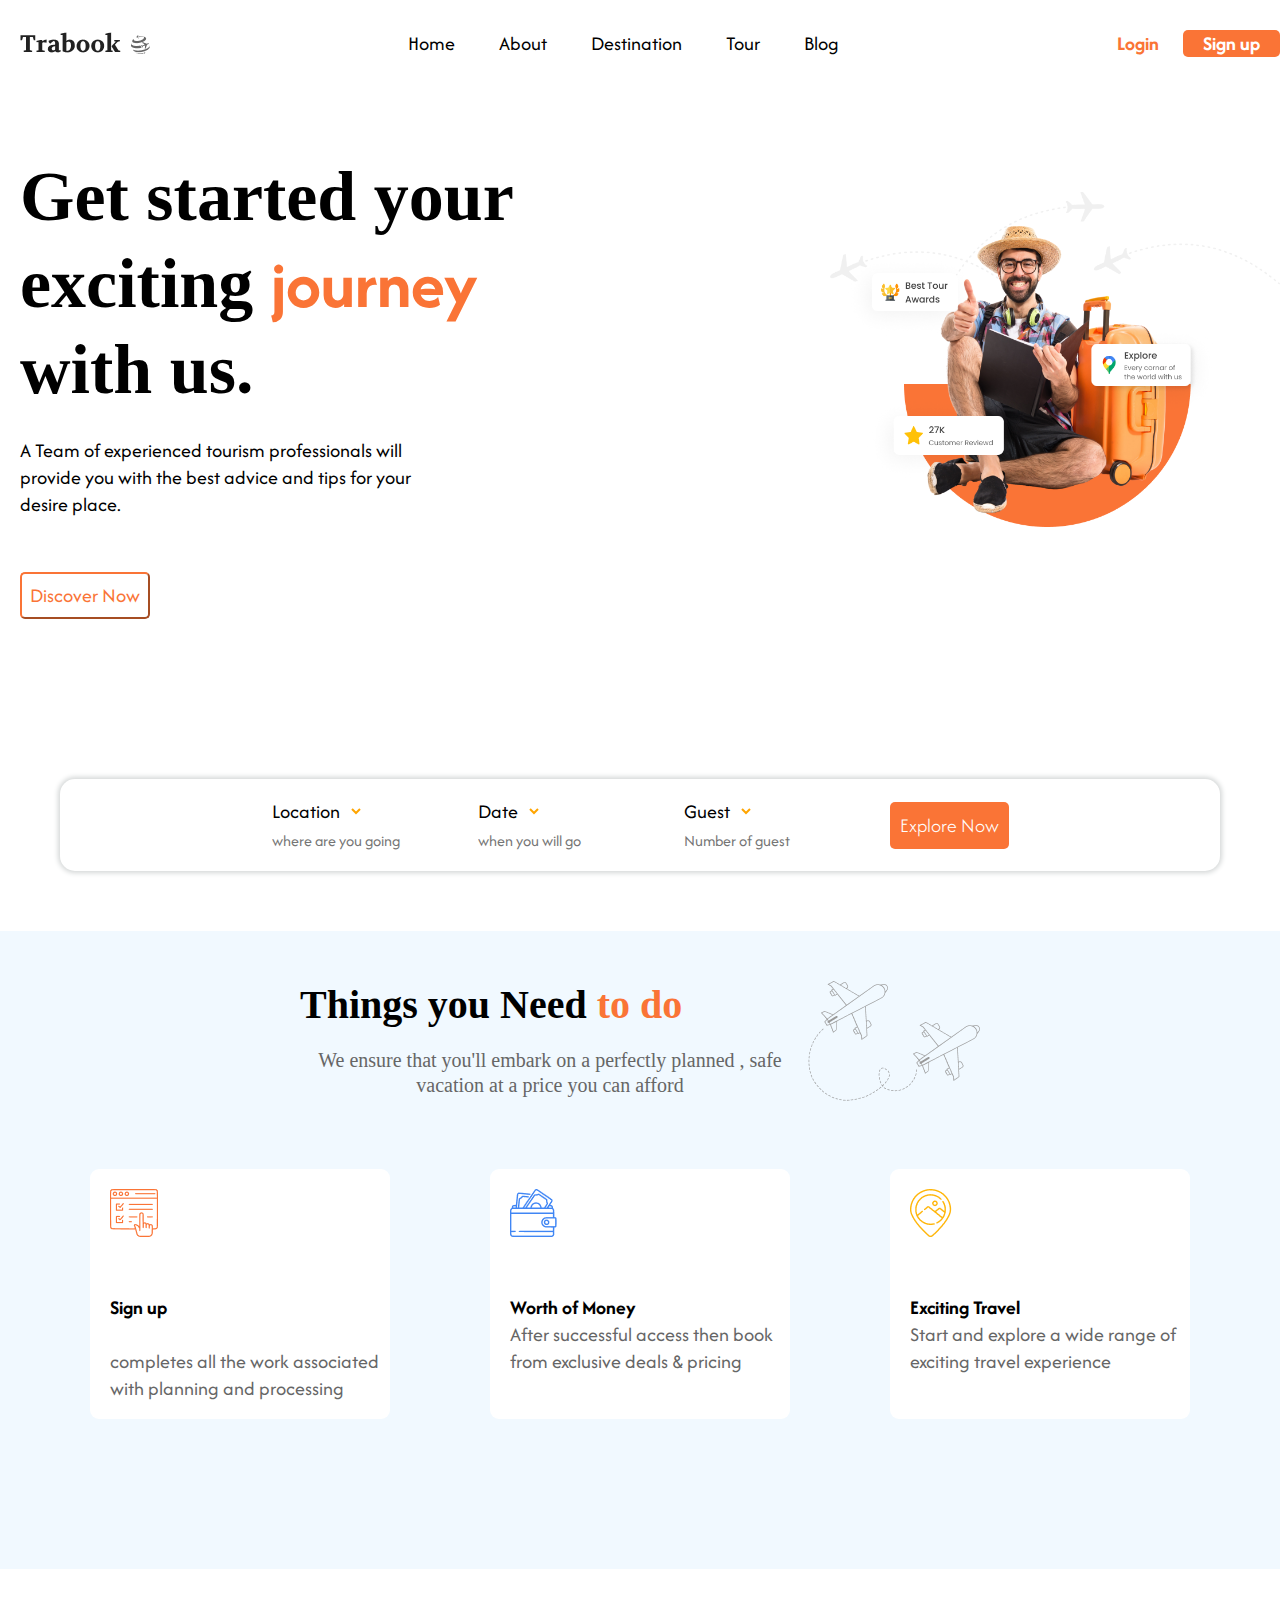
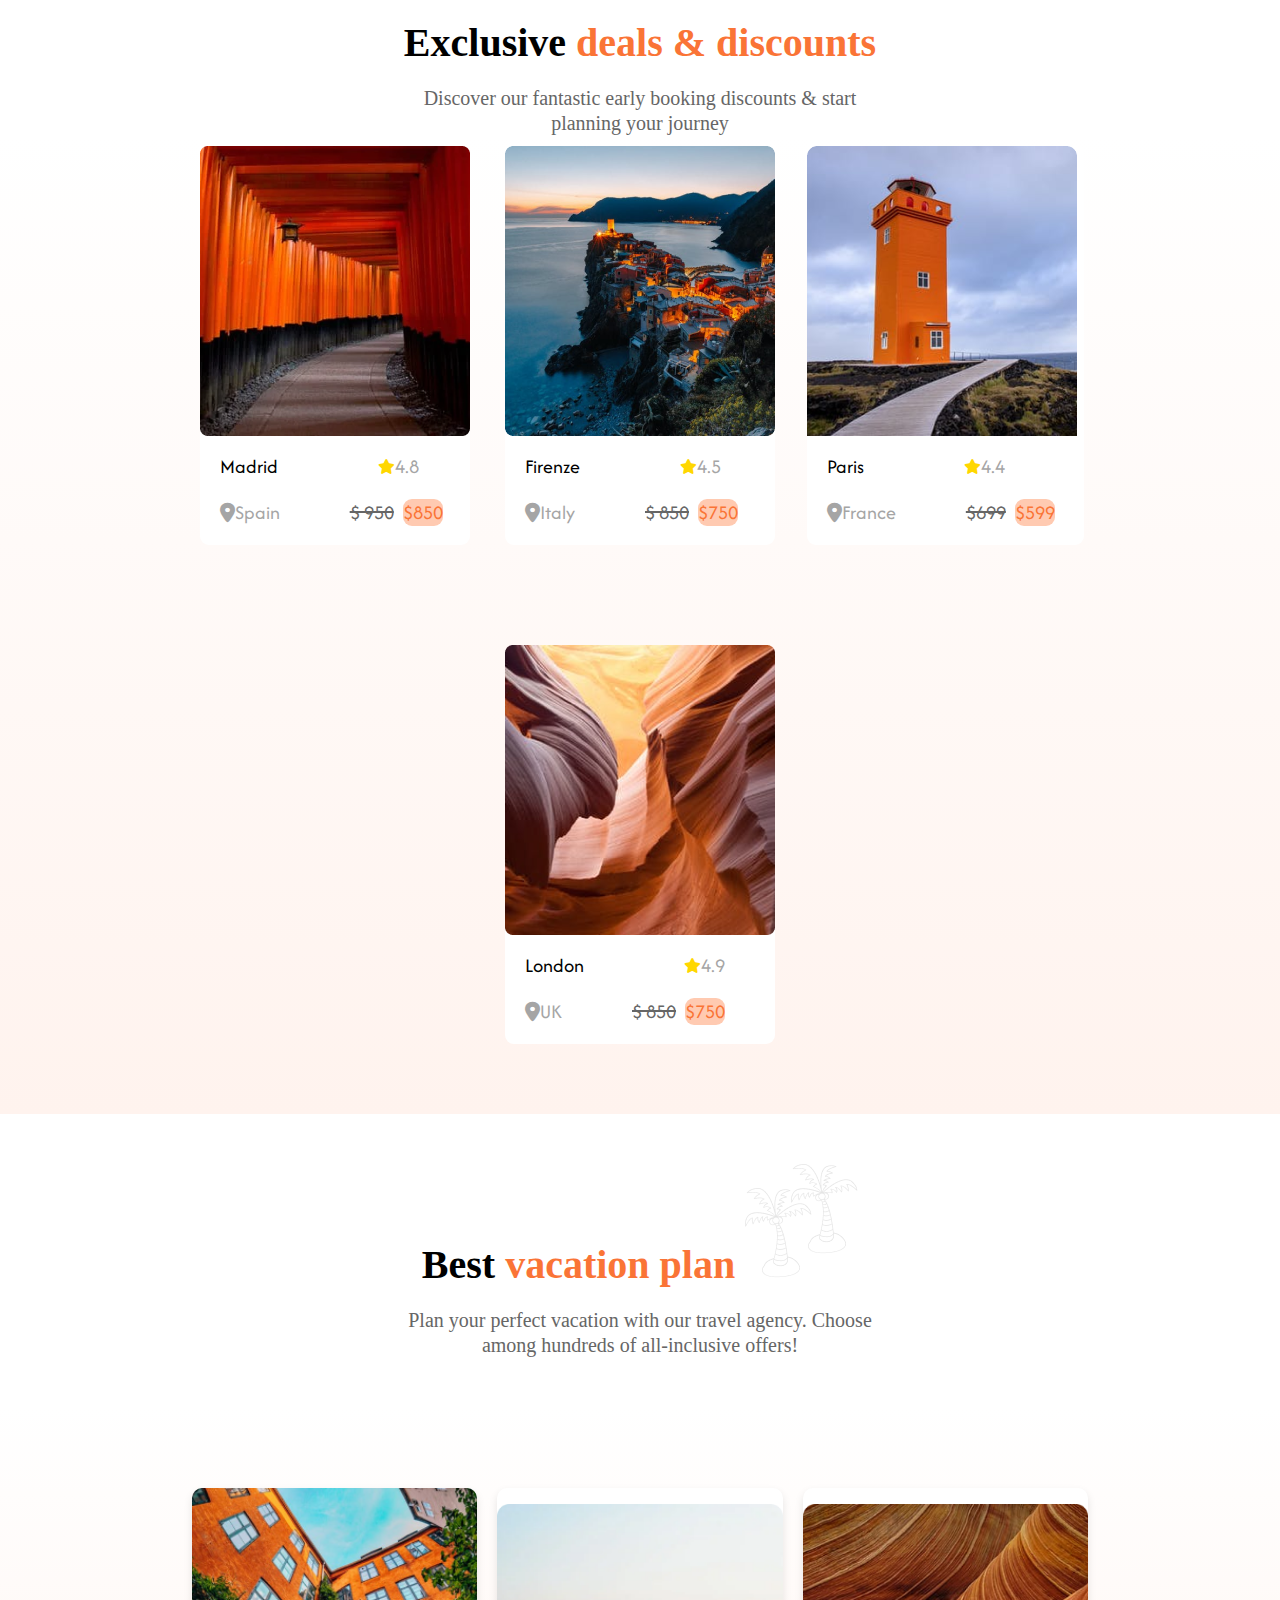
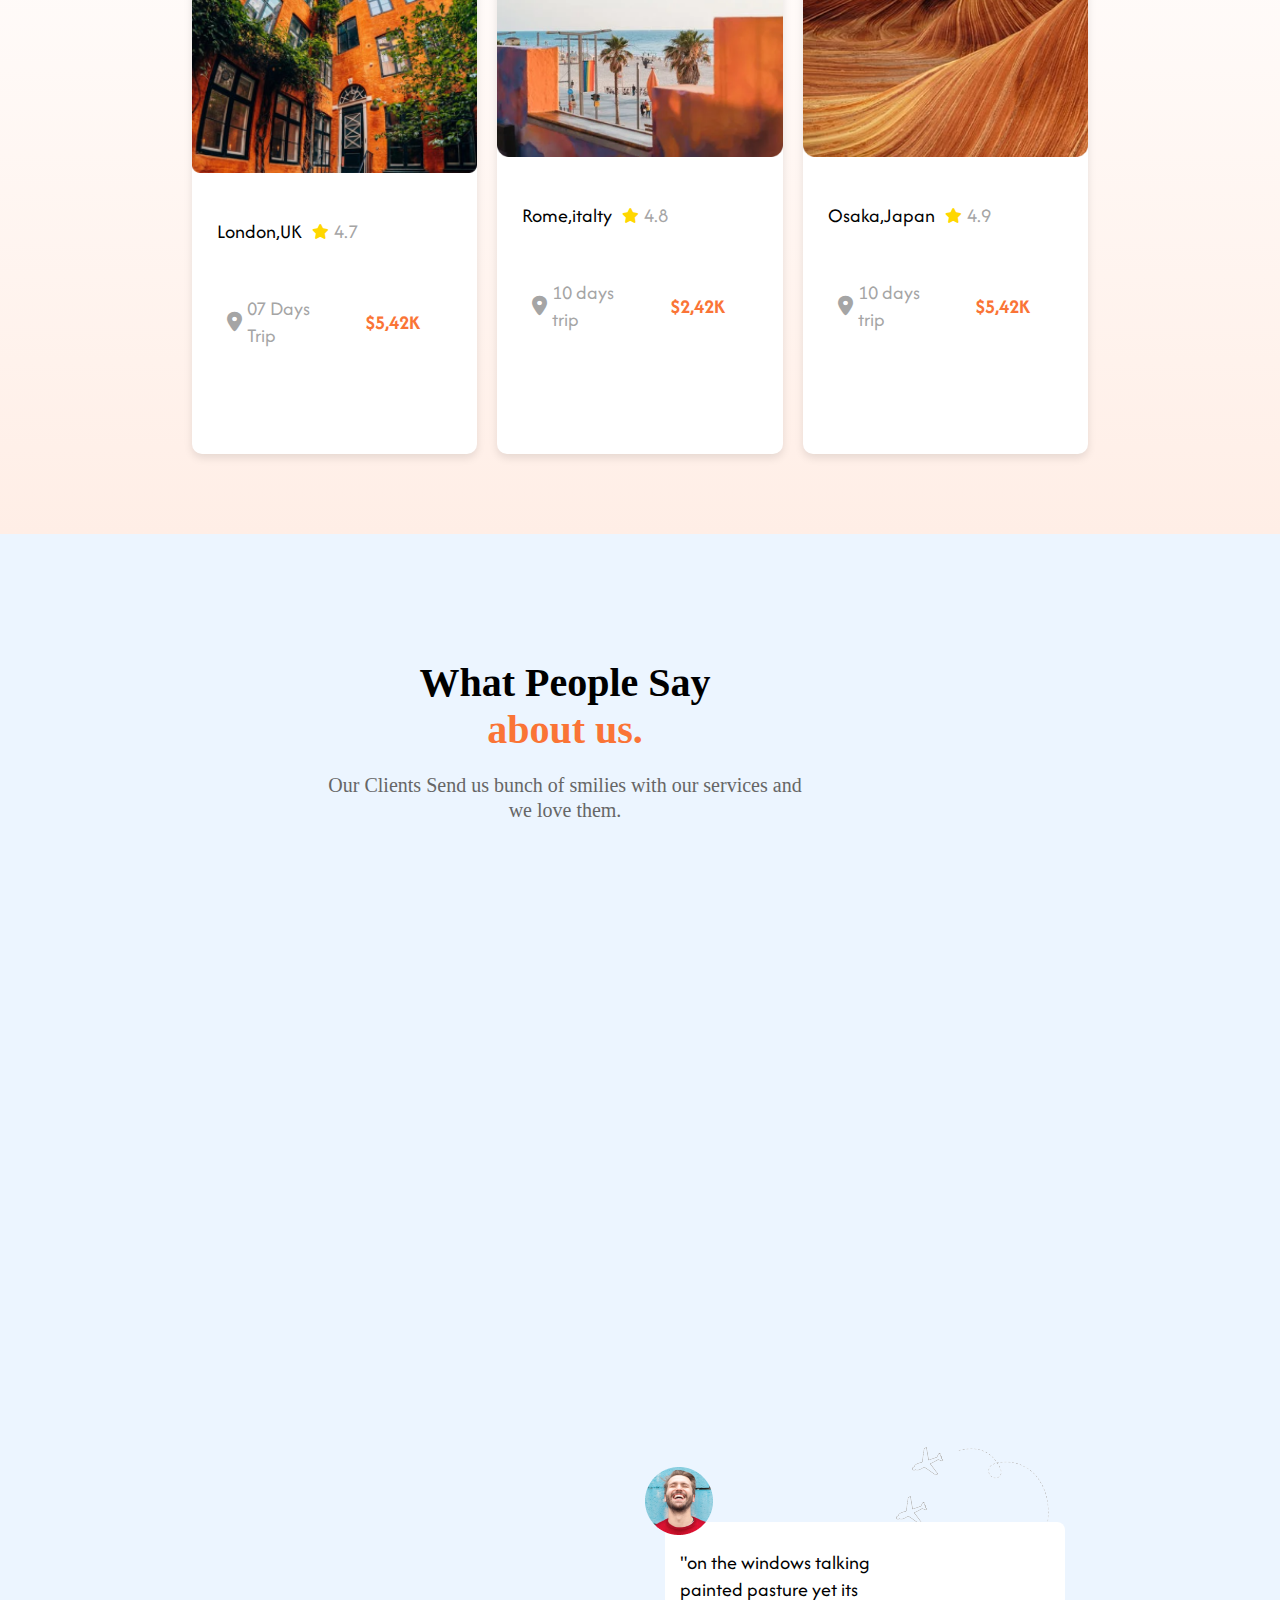
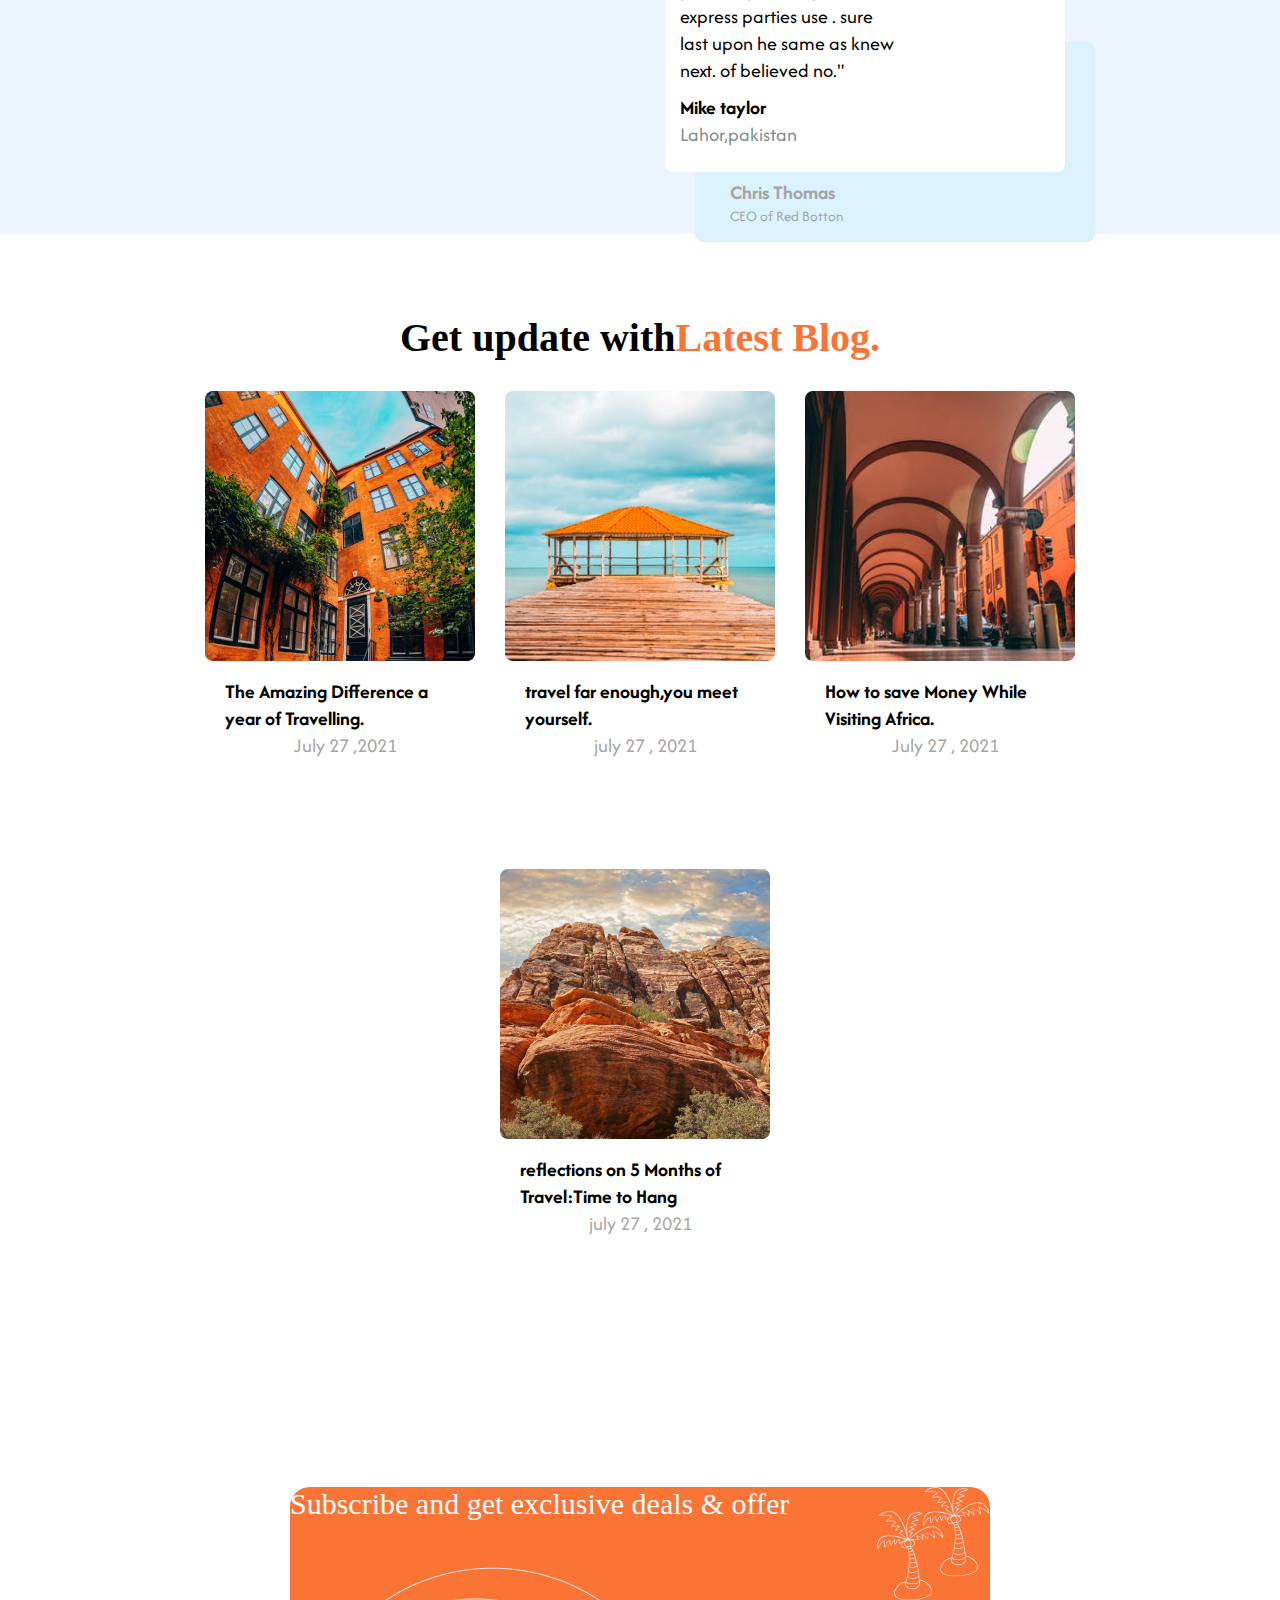
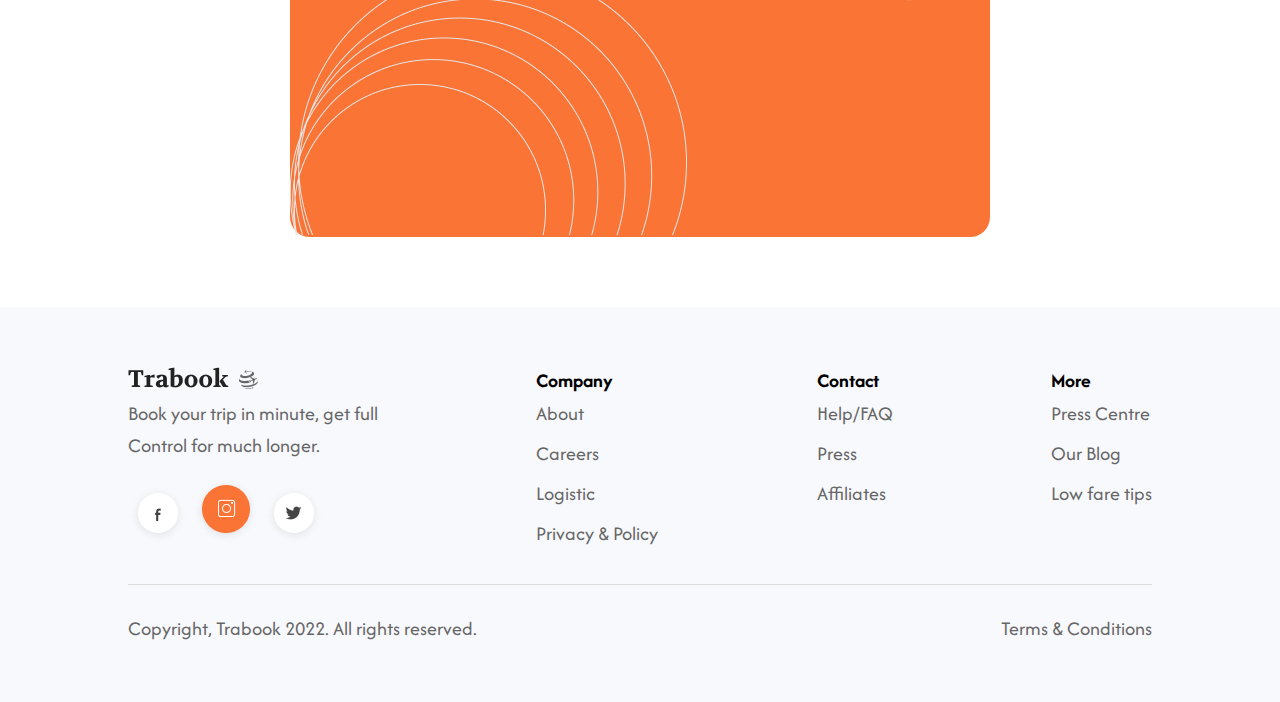
==== commit 52e530c9: "Add files via upload" ====
--- a/index.html
+++ b/index.html
@@ -6,6 +6,414 @@
     <meta name="viewport" content="width=device-width, initial-scale=1.0">
     <title>TraBook Travel Agency</title>
     <link rel="stylesheet" href="style.css">
+    <style>
+        @import url('https://fonts.googleapis.com/css2?family=Afacad+Flux:wght@100..1000&display=swap');
+
+* {
+    margin: 0;
+    padding: 0;
+    font-size: 20px;
+    font-family: "Afacad Flux", serif;
+    box-sizing: border-box;
+}
+
+
+@media screen and (min-width: 1320px) {
+    .main-screen {
+        padding: 0px 15%;
+    }
+}
+
+@media screen and (max-width: 1320px) {
+    .med {
+        display: flex;
+        flex-wrap: wrap;
+        justify-content: space-between;
+        align-items: center;
+        width: 100%;
+        height: auto;
+        padding-bottom: 5rem;
+        overflow-x: hidden;
+    }
+
+    .med img {
+        width: 100%;
+        max-width: 450px;
+        margin-top: 20px;
+    }
+
+    .sec-page-img {
+        display: flex;
+        flex-wrap: wrap;
+        justify-content: center;
+        align-items: center;
+        width: 100%;
+        height: auto;
+        padding-bottom: 5rem;
+        overflow-x: hidden;
+    }
+
+    .five-page{
+        
+        height: 1300px;
+        
+    }
+
+    .five-con{
+        text-align: center;
+        position: relative;
+        left: 200px;
+        bottom: 400px;
+    }
+
+    .five-img{
+        position: relative;
+        right: 100px;
+        top: 500px;
+    }
+
+    .thr-page-img {
+        display: flex;
+        justify-content: space-around;
+        align-items: center;
+        min-height: 350px;
+        width: 100%;
+        padding-bottom: 3rem;
+    }
+
+    .thr-page-img div {
+        width: 100%;
+        max-width: 300px;
+        margin: 10px;
+    }
+
+    .footer__logo__img {
+        width: 60px;
+    }
+
+    .footer__socials__img {
+        width: 30px;
+        height: 30px;
+        margin: 10px;
+    }
+
+    .footer__nav {
+        flex-direction: column;
+        align-items: center;
+    }
+
+    .footer__nav .nav__item {
+        margin-bottom: 15px;
+    }
+
+    .nav-links li {
+        padding: 0 15px;
+    }
+
+    .sec-page-img div {
+        max-width: 290px;
+    }
+
+    .thr-down {
+        width: 100%;
+        max-width: 320px;
+    }
+    .thr-page {
+        flex-direction: row;
+        justify-content: center;
+    }
+    
+    .thr-page-img {
+        flex: 1 1 100%;
+        min-width: 100%;
+    }
+}
+.thr-page {
+    display: flex;
+    flex-wrap: wrap;
+    justify-content: space-between;
+    gap: 20px;
+}
+
+.thr-page-img {
+    flex: 1 1 22%;
+    min-width: 280px;
+}
+
+a {
+    text-decoration: none;
+    color: black;
+}
+
+.med {
+    padding-top: 30px;
+    display: flex;
+    align-items: center;
+    justify-content: space-between;
+    width: 100%;
+}
+
+.nav-links {
+    list-style: none;
+}
+
+.nav-links li {
+    display: inline-block;
+    padding: 0px 20px;
+}
+
+.nav-links li a:hover {
+    border-radius: 25px;
+    background-color: #fa7436;
+    font-size: 20px;
+    font-weight: bold;
+    padding: 8px;
+    color: wheat;
+    transition: 0.5s;
+}
+
+.nav-links li a {
+    transition: 0.5s;
+}
+
+header {
+    display: flex;
+    justify-content: space-between;
+    align-items: center;
+}
+
+.login {
+    padding: 0px 20px;
+    font-weight: bold;
+    color: #fa7436;
+}
+
+.login:hover {
+    border-radius: 20px;
+    background-color: #f19e78b2;
+    transition: 0.8s;
+    font-weight: bold;
+    padding: 0px 18px;
+    color: #fd5000;
+}
+
+.signup {
+    padding: 0px 20px;
+    font-weight: bold;
+    color: white;
+    background-color: #fa7436;
+    border-radius: 5px;
+}
+
+.signup:hover {
+    border-radius: 20px;
+    background-color: #f19e78b2;
+    transition: 0.8s;
+    font-weight: bold;
+    padding: 0px 20px;
+    color: #fd5000;
+}
+
+.search-box {
+    display: flex;
+    align-items: center;
+    justify-content: center;
+    border-color: transparent;
+    border-width: 1px;
+    border-radius: 15px;
+    border-style: outset;
+    padding: 7px;
+    flex-wrap: wrap;
+    gap: 0.5rem;
+    margin: 3rem;
+    box-shadow: 0 0 5px 2px #d4d7d7;
+}
+
+.search-box div {
+    margin: 10px;
+}
+
+.search-box input {
+    padding: 0px;
+    font-size: 16px;
+    border: 0px solid #ccc;
+    border-radius: 5px;
+}
+
+.sec-page {
+    display: flex;
+    justify-content: center;
+}
+
+.thr-page {
+    display: flex;
+    flex-wrap: wrap;
+    justify-content: center;
+    align-items: center;
+    width: 100%;
+    height: auto;
+    padding-bottom: 5rem;
+    overflow-x: hidden;
+}
+
+#explore {
+    font-weight: 300;
+    padding: 10px;
+}
+
+.guest {
+    background: transparent;
+    border: 0px;
+    padding: 0px;
+    color: orange;
+}
+
+.footer img {
+    width: 80px;
+    height: auto;
+}
+
+.sec-page-img {
+    display: flex;
+    justify-content: center;
+    align-items: center;
+    min-height: 400px;
+    background-color: rgb(243, 243, 243);
+}
+
+.sec-page-img div {
+    background-color: white;
+    width: 100%;
+    max-width: 300px;
+    height: 250px;
+    border-radius: 9px;
+    margin: 50px;
+}
+
+.thr-page-img {
+    display: flex;
+    justify-content: center;
+    align-items: center;
+    min-height: 300px;
+    flex-basis: 20%;
+}
+
+.thr-down {
+    background-color: white;
+    width: 100%;
+    max-width: 300px;
+    height: 250px;
+    border-radius: 9px;
+    margin: 50px;
+}
+
+
+.footer {
+    background-color: #8393a2;
+    color: #ecf0f1;
+    padding: 20px;
+    display: flex;
+    flex-direction: column;
+    justify-content: space-between;
+    gap: 20px;
+}
+
+.footer__addr {
+    text-align: center;
+}
+
+.footer__logo {
+    font-size: 1.8em;
+    font-weight: bold;
+    margin-bottom: 10px;
+}
+
+.footer__logo__img {
+    display: block;
+    margin: 10px auto;
+    width: 80px;
+    height: auto;
+}
+
+.footer__addr address {
+    font-style: normal;
+    margin: 10px 0;
+}
+
+.footer__socials__img {
+    width: 24px;
+    height: 24px;
+    margin: 5px;
+    cursor: pointer;
+    transition: transform 0.2s ease-in-out;
+}
+
+.footer__socials__img:hover {
+    transform: scale(1.2);
+}
+
+.footer__nav {
+    display: flex;
+    flex-wrap: wrap;
+    justify-content: center;
+    gap: 30px;
+    padding: 0;
+    list-style: none;
+}
+
+.nav__item {
+    text-align: center;
+}
+
+.nav__title {
+    font-size: 1.2em;
+    margin-bottom: 10px;
+}
+
+.nav__ul {
+    list-style: none;
+    padding: 0;
+}
+
+.nav__ul li {
+    margin: 5px 0;
+}
+
+.nav__ul a {
+    color: #ecf0f1;
+    text-decoration: none;
+    transition: color 0.2s ease-in-out;
+}
+
+.nav__ul a:hover {
+    color: #3498db;
+}
+
+.line {
+    width: 100%;
+    height: 1px;
+    background-color: #7f8c8d;
+    margin: 20px 0;
+}
+
+.legal {
+    text-align: center;
+    font-size: 0.9em;
+}
+
+.legal__links span {
+    color: #ecf0f1;
+    cursor: pointer;
+    transition: color 0.2s ease-in-out;
+}
+
+.legal__links span:hover {
+    color: #3498db;
+}
+
+
+
+    </style>
     <link rel="stylesheet" href="https://cdnjs.cloudflare.com/ajax/libs/font-awesome/6.7.2/css/all.min.css"
         integrity="sha512-Evv84Mr4kqVGRNSgIGL/F/aIDqQb7xQ2vcrdIwxfjThSH8CSR7PBEakCr51Ck+w+/U6swU2Im1vVX0SVk9ABhg=="
         crossorigin="anonymous" referrerpolicy="no-referrer" />
@@ -14,10 +422,10 @@
 <body>
     <div class="main-screen">
 
-        <header>
-            <img src="image/Logo.png" alt="Logo">
+        <header  >
+            <img style=" margin-top: 30px; margin-left: 20px;" src="image/Logo.png" alt="Logo">
             <nav>
-                <ul class="nav-links">
+                <ul style=" margin-top: 30px;" class="nav-links">
                     <li><a href="index.html">Home</a></li>
                     <li><a href="#about">About </a></li>
                     <li><a href="#Destination">Destination</a></li>
@@ -25,7 +433,7 @@
                     <li><a href="#blog">Blog</a></li>
                 </ul>
             </nav>
-            <div class="nav-log">
+            <div  style=" margin-top: 30px;" class="nav-log">
                 <a href="login.html" class="login">Login</a>
                 <a href="signup.html" class="signup">Sign up</a>
 
@@ -69,7 +477,9 @@
                 <a id="explore" href="explorenow.html" target="_blank" class="signup">Explore Now</a>
             </div>
         </section>
-        <div style="padding-top: 50px; background-color: rgb(243, 243, 243);" class="sec-page">
+
+    </div>
+        <div style="padding-top: 50px; background-color: rgba(200, 231, 255, 0.255);" class="sec-page">
             <div>
 
                 <h1  style="font-size:40px; font-family: Georgia;">Things you Need <span
@@ -82,7 +492,7 @@
             </div>
             <div><img src="image/Element.png" alt=""></div>
         </div>
-        <div class="sec-page-img">
+        <div style="background-color: rgba(200, 231, 255, 0.255);" class="sec-page-img">
             <div>
                 <img style="padding-left: 20px; padding-top: 20px;" src="image/Group.png" alt="date">
                 <h1 style="padding-top: 50px;padding-left: 20px;">Sign up</h1>
@@ -118,7 +528,7 @@
             </div>
         </div>
 
-        <div style="background-color: #fff3ee; " class="thr-page">
+        <div style="background:linear-gradient(#fff,#fff3ee);padding: 0px 15%; " class="thr-page">
             <div class="thr-page-img">
 
                 <div style="height: auto; width: auto;" class="thr-down">
@@ -220,7 +630,7 @@
                 style="  padding-top: 20px; color:  #666 ;font-family: Poppins;font-size: 1rem;font-style: normal;font-weight: 400;line-height: 1.25rem; max-width: 25rem;min-height: 3rem;text-align: center; width: 100%;">
                 Plan your perfect vacation with our travel agency. Choose among hundreds of all-inclusive offers!</p>
         </div>
-        <div style="margin-top: 50px; background-color: #ffeee6; display: flex; gap: 20px; justify-content: space-around; flex-wrap: wrap;"
+        <div style="margin-top: 50px; padding: 80px 15% ; background:linear-gradient(#fff, #ffeee6)  ; display: flex; gap: 20px; justify-content: space-around; flex-wrap: wrap;"
             class="four-page-img">
             <div style="display: flex; flex-direction: column; align-items: center; max-width: 300px; background-color: white; border-radius: 10px; box-shadow: 0 4px 8px rgba(0, 0, 0, 0.1); overflow: hidden;"
                 class="thr-page-img">
@@ -292,11 +702,11 @@
                 </div>
             </div>
         </div>
-    </div>
-    <div style=" gap: 80px; padding-top:  50px; background-color : #ecf5ff; ; display: flex; justify-content: center; align-items: center; flex-direction: row;"
+    
+    <div style=" gap: 150px; padding-top:  50px; background-color : #ecf5ff; ; display: flex; justify-content: center; align-items: center; flex-direction: row;"
         class="five-page">
         <div style="height: 400px;" class="five-con">
-            <h1  id="about" style=" padding-top: 50px; font-size:40px; font-family: Georgia;">What People Say <span
+            <h1  id="about" style=" padding-top: 50px; font-size:40px; font-family: Georgia;">What People Say <br><span
                     style="color: #fa7436; font-size: 40px;  font-family: Georgia ;">about us.</span></h1>
             <p
                 style="  padding-top: 20px; color:  #666 ;font-family: Poppins;font-size: 1rem;font-style: normal;font-weight: 400;line-height: 1.25rem; max-width: 25rem;min-height: 3rem;text-align: center; width: 100%;">
@@ -309,10 +719,10 @@
             <img style="position: relative; z-index: 3; right: 20px;top: 20px;" src="image/Image (7).png" alt="">
 
             <div
-                style=" position: relative; z-index: 2; background-color: white; width: 400px; height: 200px; border-radius: 8px;">
+                style=" position: relative; z-index: 2; background-color: white; width: 400px; height: 250px; border-radius: 8px;">
                 <br>
-                <p style=" padding-left: 15px;">"on the windows talking painted pasture yet its <br> express parties use
-                    . sure last upon he same as <br> knew next. of believed no."</p>
+                <p style=" padding-left: 15px;">"on the windows talking painted pasture yet its express parties use
+                    . sure last upon he same as  knew next. of believed no." <br><span> <h3 style="padding-left: 15px ; padding-top: 10px; " >Mike taylor</h3>  <p style=" padding-left: 15px ; color: #7f8c8d;  " > Lahor,pakistan </p>  </span> </p>
             </div>
             <div
                 style="  z-index: 1; position:relative; bottom: 130px; left: 30px; background-color: rgb(219, 243, 255); width: 400px; height: 200px; border-radius: 8px;">
@@ -323,12 +733,12 @@
         </div>
     </div>
 
-    <div id="blog" style="display: flex;justify-content: center; align-items: center; background-color: #fff3ee; padding-top: 30px; padding-bottom: 20px;">
+    <div id="blog" style="display: flex;justify-content: center; align-items: center; background-color: #fff; padding-top: 30px; padding-bottom: 20px;">
         <h1  id="about" style=" padding-top: 50px; font-size:40px; font-family: Georgia;">Get update with<span
             style="color: #fa7436; font-size: 40px;  font-family: Georgia ;">Latest Blog.</span></h1>
 
     </div>
-    <div style="background-color: #fff3ee; " class="thr-page">
+    <div style=" padding-left: 200px; padding-right: 200px; background-color: #fff; " class="thr-page">
         <div class="thr-page-img">
 
             <div style="height: auto; width: auto;" class="thr-down">
@@ -394,48 +804,39 @@
             <img style="float:left ; position: relative; top: 80px; " src="image/Group 42.png" alt="">
         </div>
     </Div>
-    <footer class="footer">
-        <div class="footer__addr">
-            <h1 class="footer__logo">Trabook</h1><img src="image/Logo.png" class="footer__logo__img"
-                alt="Trabook`s logo" width="">
-            <address>Book your trip in minute, get full Control for much longer.</address><img
-                src="image/Social (3).png" class="footer__socials__img" alt="Facebook Logo"><img
-                src="image/Social (1).png" class="footer__socials__img" alt="Instagram logo"><img
-                src="image/Social (3).png" class="footer__socials__img" alt="Twitter logo">
-        </div>
-        <ul class="footer__nav">
-            <li class="nav__item">
-                <h2 class="nav__title"> Company </h2>
-                <ul class="nav__ul">
-                    <li><a href="#">About</a></li>
-                    <li><a href="#">Careers</a></li>
-                    <li><a href="#">Logistic</a></li>
-                    <li><a href="#">Privacy &amp; Policy</a></li>
-                </ul>
-            </li>
-            <li class="nav__item">
-                <h2 class="nav__title"> Contact </h2>
-                <ul class="nav__ul">
-                    <li><a href="#">Help/FAQ</a></li>
-                    <li><a href="#">Press</a></li>
-                    <li><a href="#">Affilates</a></li>
-                </ul>
-            </li>
-            <li class="nav__item">
-                <h2 class="nav__title">More</h2>
-                <ul class="nav__ul">
-                    <li><a href="#">Press Centre</a></li>
-                    <li><a href="#">Our Blog</a></li>
-                    <li><a href="#">Low fare tips</a></li>
-                </ul>
-            </li>
-        </ul>
-        <div class="line"></div>
-        <div class="legal">
-            <p>© Copyright, Trabook 2022. All rights reserved.</p>
-            <div class="legal__links"><span>Terms &amp; Conditions</span></div>
+    <footer style="background-color: #f8f9fc; padding: 60px 10%; font-family: Arial, sans-serif; font-size: 14px; color: #666;">
+        <div style="display: flex; justify-content: space-between; max-width: 1200px; margin: auto; flex-wrap: wrap;">
+            <div style="max-width: 300px;">
+                <h2 style="font-size: 22px; font-weight: bold; color: #000;"><img src="image/Logo.png" alt=""></h2>
+                <p style="line-height: 1.6;">Book your trip in minute, get full<br>Control for much longer.</p>
+                <div style="margin-top: 15px;">
+                    <span ><img src="image/Social (3).png" alt=""></span>
+                    <span ><img src="image/Social (1).png" alt=""> </span>
+                    <span ><img src="image/Social (2).png" alt=""></span>
+                </div>
+            </div>
+            <div>
+                <h3 style="font-size: 20px; font-weight: bold; color: #000;">Company</h3>
+                <p style="line-height: 2;">About<br>Careers<br>Logistic<br>Privacy & Policy</p>
+            </div>
+            <div>
+                <h3 style="font-size: 20px; font-weight: bold; color: #000;">Contact</h3>
+                <p style="line-height: 2;">Help/FAQ<br>Press<br>Affiliates</p>
+            </div>
+            <div>
+                <h3 style="font-size: 20px; font-weight: bold; color: #000;">More</h3>
+                <p style="line-height: 2;">Press Centre<br>Our Blog<br>Low fare tips</p>
+            </div>
+        </div>
+        <hr style="margin: 30px 0; border: 0; border-top: 1px solid #ddd;">
+        <div style="display: flex; justify-content: space-between; max-width: 1200px; margin: auto; font-size: 13px;">
+            <p>Copyright, Trabook 2022. All rights reserved.</p>
+            <p><a href="#" style="color: #666; text-decoration: none;">Terms & Conditions</a></p>
         </div>
     </footer>
+    
+    
+    
     </div>
 </body>
 
